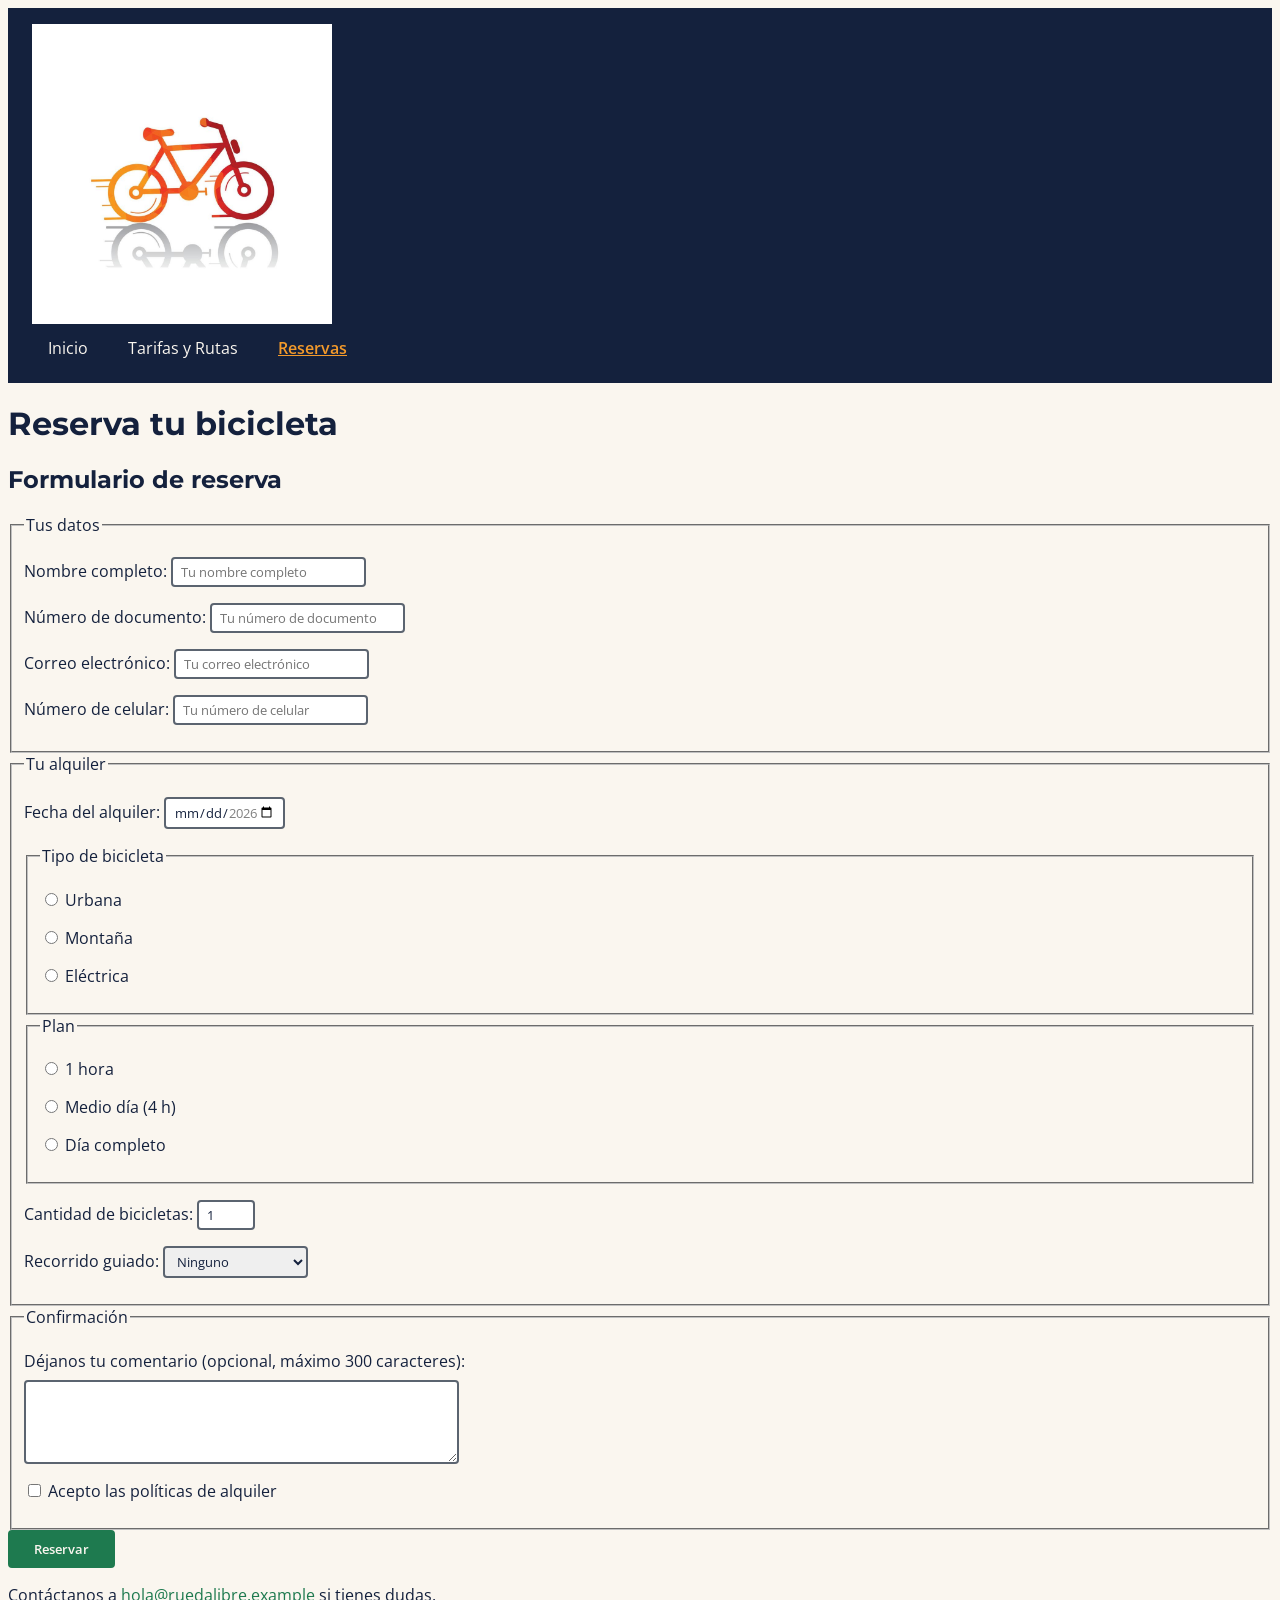
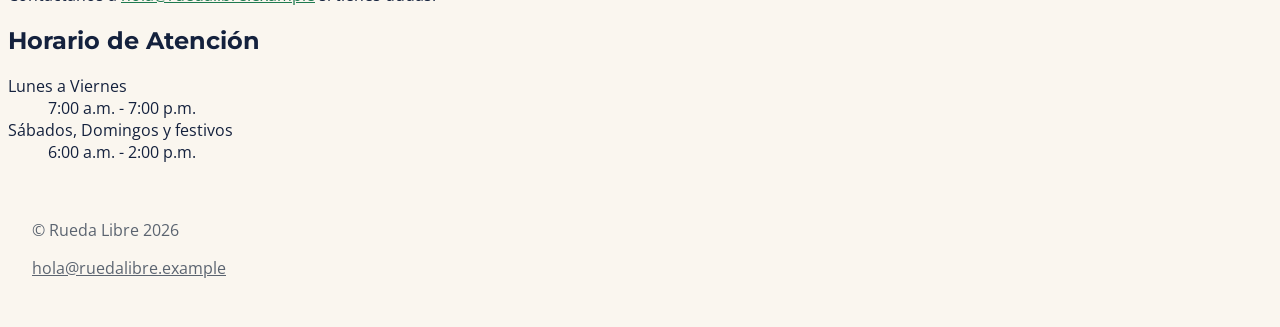
==== paginas/reservas.html @ b015f682 "Estabiliza menu, enlaces, botones y formulario con hover y focus" ====
<!DOCTYPE html>
<html lang="es">
<head>
    <meta charset="UTF-8">
    <meta name="viewport" content="width=device-width, initial-scale=1.0">
    <meta name="description" content="Reserva tu bicicleta en Medellin con Rueda Libre.">
    <title>Reservas | Rueda Libre</title>
    <link rel="preconnect" href="https://fonts.googleapis.com">
    <link rel="preconnect" href="https://fonts.gstatic.com" crossorigin>
    <link href="https://fonts.googleapis.com/css2?family=Montserrat:wght@700&family=Open+Sans:wght@400;600&display=swap" rel="stylesheet">
    <link rel="stylesheet" href="../css/styles.css">
</head>
<body>
    <header>
        <img src="../img/logo.jpg" alt="Logo de Rueda libre" width="300">
        <nav>
            <ul id="menu">
                <li><a href="../index.html">Inicio</a></li>
                <li><a href="tarifas.html">Tarifas y Rutas</a></li>
                <li><a class="activo" href="reservas.html">Reservas</a></li>
            </ul>
        </nav>
    </header>
    <main>
        <h1>Reserva tu bicicleta</h1>
        <section>
            <h2>Formulario de reserva</h2>
            <form action="#" method="post">
                <fieldset>
                    <legend>Tus datos</legend>

                    <p>
                        <label for="nombre">Nombre completo:</label>
                        <input type="text" id="nombre" name="nombre" placeholder="Tu nombre completo" required
                            minlength="3"
                            title="Escribe tu nombre completo (mínimo 3 caracteres)">
                    </p>

                    <p>
                        <label for="num-documento">Número de documento:</label>
                        <input type="text" id="num-documento" name="num-documento" placeholder="Tu número de documento" required
                            pattern="[0-9]{6,10}"
                            title="Solo números, entre 6 y 10 dígitos. Ejemplo: 1037123456">
                    </p>

                    <p>
                        <label for="email">Correo electrónico:</label>
                        <input type="email" id="email" name="email" placeholder="Tu correo electrónico" required
                            title="Escribe un correo válido. Ejemplo: nombre@correo.com">
                    </p>

                    <p>
                        <label for="telefono">Número de celular:</label>
                        <input type="tel" id="telefono" name="telefono" placeholder="Tu número de celular" required
                            pattern="3[0-9]{9}"
                            title="10 dígitos y debe empezar por 3. Ejemplo: 3001234567">
                    </p>
                </fieldset>

                <fieldset>
                    <legend>Tu alquiler</legend>

                    <p>
                        <label for="fecha">Fecha del alquiler:</label>
                        <input type="date" id="fecha" name="fecha" required
                            min="2026-11-01" max="2026-12-31"
                            title="Elige una fecha entre el 1 de noviembre y el 31 de diciembre de 2026">
                    </p>

                    <fieldset>
                        <legend>Tipo de bicicleta</legend>
                        <p>
                            <input type="radio" id="tipo-urbana" name="tipo-bicicleta" value="urbana" required>
                            <label for="tipo-urbana">Urbana</label>
                        </p>
                        <p>
                            <input type="radio" id="tipo-montana" name="tipo-bicicleta" value="montana">
                            <label for="tipo-montana">Montaña</label>
                        </p>
                        <p>
                            <input type="radio" id="tipo-electrica" name="tipo-bicicleta" value="electrica">
                            <label for="tipo-electrica">Eléctrica</label>
                        </p>
                    </fieldset>

                    <fieldset>
                        <legend>Plan</legend>
                        <p>
                            <input type="radio" id="plan-hora" name="plan" value="1-hora" required>
                            <label for="plan-hora">1 hora</label>
                        </p>
                        <p>
                            <input type="radio" id="plan-medio-dia" name="plan" value="medio-dia">
                            <label for="plan-medio-dia">Medio día (4 h)</label>
                        </p>
                        <p>
                            <input type="radio" id="plan-dia" name="plan" value="dia-completo">
                            <label for="plan-dia">Día completo</label>
                        </p>
                    </fieldset>

                    <p>
                        <label for="cantidad">Cantidad de bicicletas:</label>
                        <input type="number" id="cantidad" name="cantidad" min="1" max="6" value="1" required
                            title="Puedes reservar entre 1 y 6 bicicletas">
                    </p>

                    <p>
                        <label for="recorrido">Recorrido guiado:</label>
                        <select id="recorrido" name="recorrido">
                            <option value="ninguno">Ninguno</option>
                            <option value="rio-parques">Río y Parques</option>
                            <option value="sabores-barrio">Sabores de Barrio</option>
                            <option value="reto-las-palmas">Reto Las Palmas</option>
                        </select>
                    </p>
                </fieldset>

                <fieldset>
                    <legend>Confirmación</legend>

                    <p>
                        <label for="comentarios">Déjanos tu comentario (opcional, máximo 300 caracteres):</label>
                        <textarea id="comentarios" name="comentarios" rows="4" cols="50" maxlength="300"></textarea>
                    </p>

                    <p>
                        <input type="checkbox" id="terminos" name="terminos" required>
                        <label for="terminos">Acepto las políticas de alquiler</label>
                    </p>
                </fieldset>

                <button type="submit" name="reservar">Reservar</button>
            </form>
        </section>
        <p>Contáctanos a <a href="mailto:hola@ruedalibre.example">hola@ruedalibre.example</a> si tienes dudas.</p>
        <aside>
            <h2>Horario de Atención</h2>
            <dl>
                <dt>Lunes a Viernes</dt>
                <dd>7:00 a.m. - 7:00 p.m.</dd>

                <dt>Sábados, Domingos y festivos</dt>
                <dd>6:00 a.m. - 2:00 p.m.</dd>
            </dl>
        </aside>
    </main>
    <footer>
        <p>&copy; Rueda Libre 2026</p>
        <p><a href="mailto:hola@ruedalibre.example">hola@ruedalibre.example</a></p>
    </footer>
</body>
</html>
---- css/styles.css ----
:root {
    --color-verde-ruta: #1E7A4F;
    --color-naranja-pedal: #F39A2B;
    --color-azul-noche: #14213D;
    --color-crema: #FAF6EF;
    --color-gris-asfalto: #5B6470;

    --fuente-titulos: "Montserrat", Arial, sans-serif;
    --fuente-texto: "Open Sans", Arial, sans-serif;

    --espacio-xs: 0.5rem;
    --espacio-sm: 1rem;
    --espacio-md: 1.5rem;
    --espacio-lg: 2.5rem;
}

body {
    font-family: var(--fuente-texto);
    color: var(--color-azul-noche);
    background-color: var(--color-crema);
}

h1, h2, h3, h4, h5, h6 {
    font-family: var(--fuente-titulos);
    font-weight: 700;
}

header {
    background-color: var(--color-azul-noche);
    color: var(--color-crema);
    padding: var(--espacio-sm) var(--espacio-md);
}

a {
    color: var(--color-verde-ruta);
}

strong {
    background-color: var(--color-naranja-pedal);
    color: var(--color-azul-noche);
}

footer {
    color: var(--color-gris-asfalto);
    padding: var(--espacio-md);
}

footer a {
    color: var(--color-gris-asfalto);
}

#menu {
    list-style: none;
    display: flex;
    flex-wrap: wrap;
    gap: var(--espacio-xs);
    margin: 0;
    padding: 0;
}

#menu a {
    display: inline-block;
    padding: var(--espacio-xs) var(--espacio-sm);
    color: var(--color-crema);
    text-decoration: none;
}

#menu a.activo {
    color: var(--color-naranja-pedal);
    font-weight: 600;
    text-decoration: underline;
}

#menu a:hover,
#menu a:focus {
    background-color: var(--color-naranja-pedal);
    color: var(--color-azul-noche);
}

#menu a:focus {
    outline: 3px solid var(--color-crema);
    outline-offset: 2px;
}

a:hover {
    color: var(--color-azul-noche);
}

a:focus {
    outline: 3px solid var(--color-verde-ruta);
    outline-offset: 2px;
}

.btn-cta {
    display: inline-block;
    padding: var(--espacio-xs) var(--espacio-md);
    background-color: var(--color-verde-ruta);
    color: var(--color-crema);
    font-weight: 600;
    text-decoration: none;
    border-radius: 0.25rem;
}

.btn-cta:hover,
.btn-cta:focus {
    background-color: var(--color-naranja-pedal);
    color: var(--color-azul-noche);
}

.btn-cta:focus {
    outline: 3px solid var(--color-azul-noche);
    outline-offset: 3px;
}

button {
    background-color: var(--color-verde-ruta);
    color: var(--color-crema);
    font-family: var(--fuente-texto);
    font-weight: 600;
    padding: var(--espacio-xs) var(--espacio-md);
    border: 2px solid var(--color-verde-ruta);
    border-radius: 0.25rem;
    cursor: pointer;
}

button:hover,
button:focus {
    background-color: var(--color-azul-noche);
    border-color: var(--color-azul-noche);
    color: var(--color-crema);
}

button:focus {
    outline: 3px solid var(--color-naranja-pedal);
    outline-offset: 3px;
}

input,
select,
textarea {
    font-family: var(--fuente-texto);
    color: var(--color-azul-noche);
    border: 2px solid var(--color-gris-asfalto);
    border-radius: 0.25rem;
    padding: 0.25rem var(--espacio-xs);
}

input:focus,
select:focus,
textarea:focus {
    outline: 3px solid var(--color-verde-ruta);
    outline-offset: 2px;
    border-color: var(--color-verde-ruta);
}


textarea {
    display: block;
    max-width: 100%;
    margin-top: var(--espacio-xs);
}
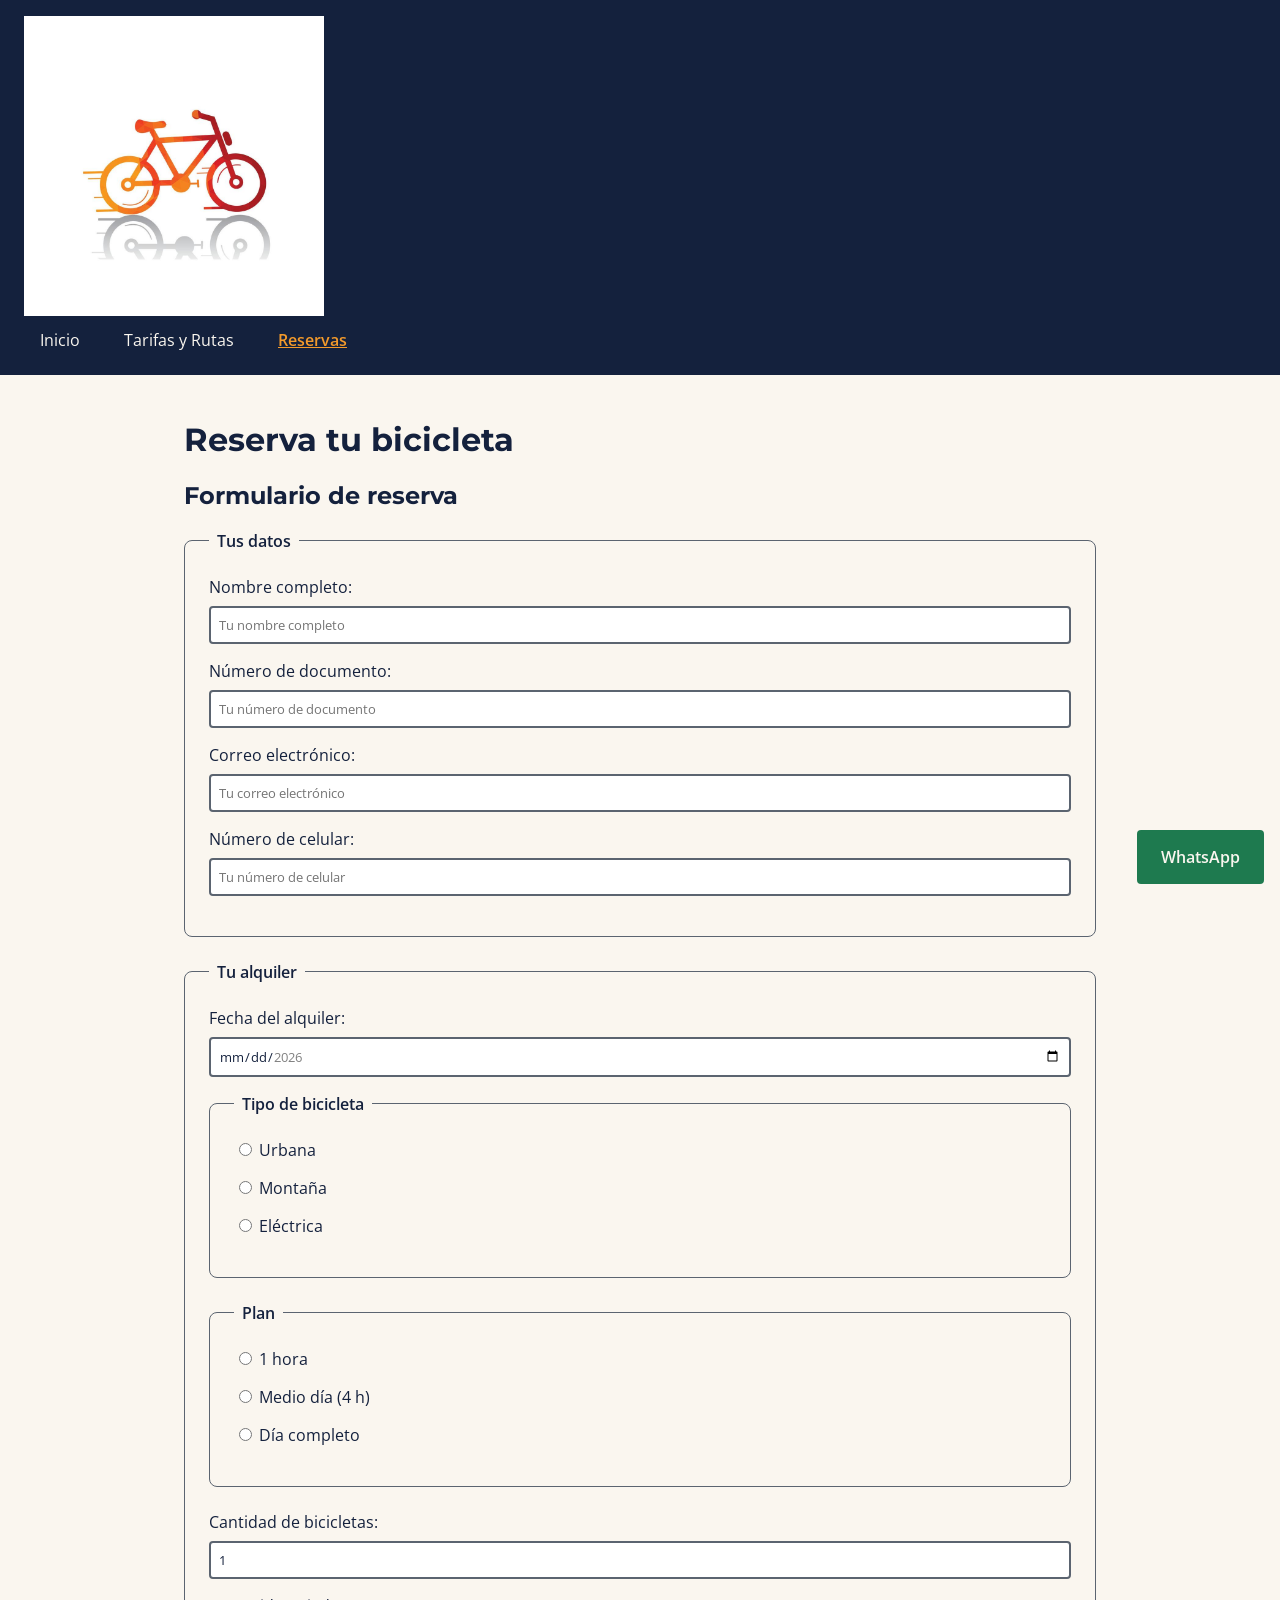
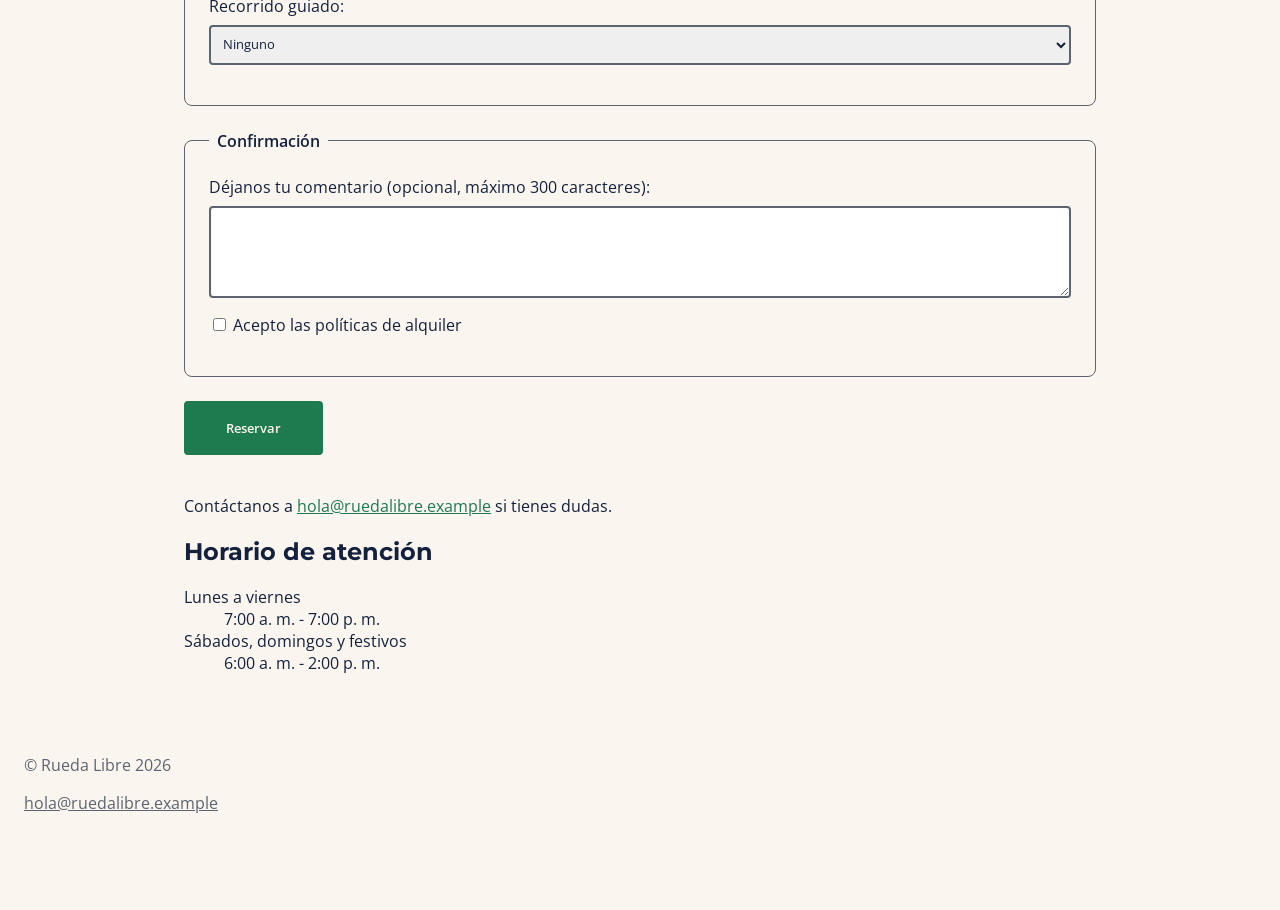
==== commit f33369ec: "feat: Cierrey lanzamiento 1.0" ====
--- a/paginas/reservas.html
+++ b/paginas/reservas.html
@@ -3,7 +3,7 @@
 <head>
     <meta charset="UTF-8">
     <meta name="viewport" content="width=device-width, initial-scale=1.0">
-    <meta name="description" content="Reserva tu bicicleta en Medellin con Rueda Libre.">
+    <meta name="description" content="Reserva tu bicicleta en Medellín con Rueda Libre.">
     <title>Reservas | Rueda Libre</title>
     <link rel="preconnect" href="https://fonts.googleapis.com">
     <link rel="preconnect" href="https://fonts.gstatic.com" crossorigin>
@@ -12,7 +12,7 @@
 </head>
 <body>
     <header>
-        <img src="../img/logo.jpg" alt="Logo de Rueda libre" width="300">
+        <img src="../img/logo.jpg" alt="Logo de Rueda Libre" width="300">
         <nav>
             <ul id="menu">
                 <li><a href="../index.html">Inicio</a></li>
@@ -135,13 +135,13 @@
         </section>
         <p>Contáctanos a <a href="mailto:hola@ruedalibre.example">hola@ruedalibre.example</a> si tienes dudas.</p>
         <aside>
-            <h2>Horario de Atención</h2>
+            <h2>Horario de atención</h2>
             <dl>
-                <dt>Lunes a Viernes</dt>
-                <dd>7:00 a.m. - 7:00 p.m.</dd>
+                <dt>Lunes a viernes</dt>
+                <dd>7:00 a. m. - 7:00 p. m.</dd>
 
-                <dt>Sábados, Domingos y festivos</dt>
-                <dd>6:00 a.m. - 2:00 p.m.</dd>
+                <dt>Sábados, domingos y festivos</dt>
+                <dd>6:00 a. m. - 2:00 p. m.</dd>
             </dl>
         </aside>
     </main>
@@ -149,5 +149,6 @@
         <p>&copy; Rueda Libre 2026</p>
         <p><a href="mailto:hola@ruedalibre.example">hola@ruedalibre.example</a></p>
     </footer>
+    <a class="enlace-whatsapp" href="https://wa.me/573000000000" target="_blank" rel="noopener noreferrer">WhatsApp</a>
 </body>
 </html>
--- a/css/styles.css
+++ b/css/styles.css
@@ -1,3 +1,4 @@
+
 :root {
     --color-verde-ruta: #1E7A4F;
     --color-naranja-pedal: #F39A2B;
@@ -12,104 +13,268 @@
     --espacio-sm: 1rem;
     --espacio-md: 1.5rem;
     --espacio-lg: 2.5rem;
+    --espacio-xl: 5rem;
+}
+
+
+
+*,
+*::before,
+*::after {
+    box-sizing: border-box;
 }
 
 body {
+    margin: 0;
     font-family: var(--fuente-texto);
     color: var(--color-azul-noche);
     background-color: var(--color-crema);
 }
 
-h1, h2, h3, h4, h5, h6 {
+h1,
+h2,
+h3,
+h4,
+h5,
+h6 {
     font-family: var(--fuente-titulos);
     font-weight: 700;
 }
 
+img {
+    max-width: 100%;
+    height: auto;
+}
+
+main {
+    max-width: 60rem;
+    margin: 0 auto;
+    padding: var(--espacio-md);
+}
+
+section {
+    margin-bottom: var(--espacio-lg);
+}
+
+strong {
+    background-color: var(--color-naranja-pedal);
+    color: var(--color-azul-noche);
+}
+
+
+a {
+    color: var(--color-verde-ruta);
+}
+
+a:hover {
+    color: var(--color-azul-noche);
+}
+
+a:focus,
+input:focus,
+select:focus,
+textarea:focus {
+    outline: 3px solid var(--color-verde-ruta);
+    outline-offset: 0.125rem;
+}
+
+
+
 header {
     background-color: var(--color-azul-noche);
     color: var(--color-crema);
     padding: var(--espacio-sm) var(--espacio-md);
 }
 
-a {
-    color: var(--color-verde-ruta);
-}
-
-strong {
+#menu {
+    list-style: none;
+    margin: 0;
+    padding: 0;
+}
+
+#menu li {
+    display: inline-block;
+    margin-right: var(--espacio-xs);
+}
+
+#menu a {
+    display: inline-block;
+    padding: var(--espacio-xs) var(--espacio-sm);
+    color: var(--color-crema);
+    text-decoration: none;
+}
+
+#menu a.activo {
+    color: var(--color-naranja-pedal);
+    font-weight: 600;
+    text-decoration: underline;
+}
+
+#menu a:hover,
+#menu a:focus {
     background-color: var(--color-naranja-pedal);
     color: var(--color-azul-noche);
 }
+
+#menu a:focus {
+    outline: 3px solid var(--color-crema);
+    outline-offset: 0.125rem;
+}
+
+
+
+.portada {
+    display: block;
+    width: 100%;
+    min-height: 50vh;
+    object-fit: cover;
+    margin-bottom: var(--espacio-lg);
+}
+
+
+article {
+    position: relative;
+    width: 100%;
+    padding: var(--espacio-md);
+    margin-bottom: var(--espacio-md);
+    border: 1px solid var(--color-gris-asfalto);
+    border-radius: 0.5rem;
+}
+
+article h3 {
+    margin-top: 0;
+}
+
+article img {
+    display: block;
+    width: 100%;
+}
+
+.etiqueta-nuevo {
+    position: absolute;
+    top: -0.75rem;
+    right: var(--espacio-md);
+    padding: 0 var(--espacio-xs);
+    border-radius: 0.25rem;
+    background-color: var(--color-naranja-pedal);
+    color: var(--color-azul-noche);
+    font-weight: 600;
+}
+
+table {
+    width: 100%;
+    border-collapse: collapse;
+    margin-bottom: var(--espacio-md);
+}
+
+caption {
+    padding: var(--espacio-sm);
+    font-weight: 600;
+    text-align: left;
+}
+
+th,
+td {
+    padding: var(--espacio-sm);
+    border: 1px solid var(--color-gris-asfalto);
+    text-align: left;
+}
+
+thead th {
+    background-color: var(--color-azul-noche);
+    color: var(--color-crema);
+}
+
+.btn-cta,
+.enlace-whatsapp {
+    background-color: var(--color-verde-ruta);
+    color: var(--color-crema);
+    font-weight: 600;
+    text-decoration: none;
+    border-radius: 0.25rem;
+}
+
+.btn-cta {
+    display: inline-block;
+    padding: var(--espacio-xs) var(--espacio-md);
+}
+
+
+.enlace-whatsapp {
+    position: fixed;
+    right: var(--espacio-sm);
+    bottom: var(--espacio-sm);
+    z-index: 10;
+    padding: var(--espacio-sm) var(--espacio-md);
+}
+
+.btn-cta:hover,
+.btn-cta:focus,
+.enlace-whatsapp:hover,
+.enlace-whatsapp:focus {
+    background-color: var(--color-naranja-pedal);
+    color: var(--color-azul-noche);
+}
+
+.btn-cta:focus,
+.enlace-whatsapp:focus {
+    outline: 3px solid var(--color-azul-noche);
+    outline-offset: 0.2rem;
+}
+
 
 footer {
     color: var(--color-gris-asfalto);
     padding: var(--espacio-md);
+    /* Deja libre la zona que cubre el enlace flotante de WhatsApp */
+    padding-bottom: var(--espacio-xl);
 }
 
 footer a {
     color: var(--color-gris-asfalto);
 }
 
-#menu {
-    list-style: none;
-    display: flex;
-    flex-wrap: wrap;
-    gap: var(--espacio-xs);
-    margin: 0;
-    padding: 0;
-}
-
-#menu a {
-    display: inline-block;
-    padding: var(--espacio-xs) var(--espacio-sm);
-    color: var(--color-crema);
-    text-decoration: none;
-}
-
-#menu a.activo {
-    color: var(--color-naranja-pedal);
-    font-weight: 600;
-    text-decoration: underline;
-}
-
-#menu a:hover,
-#menu a:focus {
-    background-color: var(--color-naranja-pedal);
-    color: var(--color-azul-noche);
-}
-
-#menu a:focus {
-    outline: 3px solid var(--color-crema);
-    outline-offset: 2px;
-}
-
-a:hover {
-    color: var(--color-azul-noche);
-}
-
-a:focus {
-    outline: 3px solid var(--color-verde-ruta);
-    outline-offset: 2px;
-}
-
-.btn-cta {
-    display: inline-block;
-    padding: var(--espacio-xs) var(--espacio-md);
-    background-color: var(--color-verde-ruta);
-    color: var(--color-crema);
-    font-weight: 600;
-    text-decoration: none;
+
+
+fieldset {
+    min-width: 0;
+    margin: 0 0 var(--espacio-md);
+    padding: var(--espacio-md);
+    border: 1px solid var(--color-gris-asfalto);
+    border-radius: 0.5rem;
+}
+
+legend {
+    padding: 0 var(--espacio-xs);
+    font-weight: 600;
+}
+
+fieldset p {
+    margin: 0 0 var(--espacio-sm);
+}
+
+input,
+select,
+textarea {
+    font-family: var(--fuente-texto);
+    color: var(--color-azul-noche);
+    border: 2px solid var(--color-gris-asfalto);
     border-radius: 0.25rem;
-}
-
-.btn-cta:hover,
-.btn-cta:focus {
-    background-color: var(--color-naranja-pedal);
-    color: var(--color-azul-noche);
-}
-
-.btn-cta:focus {
-    outline: 3px solid var(--color-azul-noche);
-    outline-offset: 3px;
+    padding: var(--espacio-xs);
+}
+
+input:not([type="radio"]):not([type="checkbox"]),
+select,
+textarea {
+    display: block;
+    width: 100%;
+    margin-top: var(--espacio-xs);
+}
+
+input:focus,
+select:focus,
+textarea:focus {
+    border-color: var(--color-verde-ruta);
 }
 
 button {
@@ -117,7 +282,7 @@
     color: var(--color-crema);
     font-family: var(--fuente-texto);
     font-weight: 600;
-    padding: var(--espacio-xs) var(--espacio-md);
+    padding: var(--espacio-sm) var(--espacio-lg);
     border: 2px solid var(--color-verde-ruta);
     border-radius: 0.25rem;
     cursor: pointer;
@@ -132,30 +297,5 @@
 
 button:focus {
     outline: 3px solid var(--color-naranja-pedal);
-    outline-offset: 3px;
-}
-
-input,
-select,
-textarea {
-    font-family: var(--fuente-texto);
-    color: var(--color-azul-noche);
-    border: 2px solid var(--color-gris-asfalto);
-    border-radius: 0.25rem;
-    padding: 0.25rem var(--espacio-xs);
-}
-
-input:focus,
-select:focus,
-textarea:focus {
-    outline: 3px solid var(--color-verde-ruta);
-    outline-offset: 2px;
-    border-color: var(--color-verde-ruta);
-}
-
-
-textarea {
-    display: block;
-    max-width: 100%;
-    margin-top: var(--espacio-xs);
-}
+    outline-offset: 0.2rem;
+}
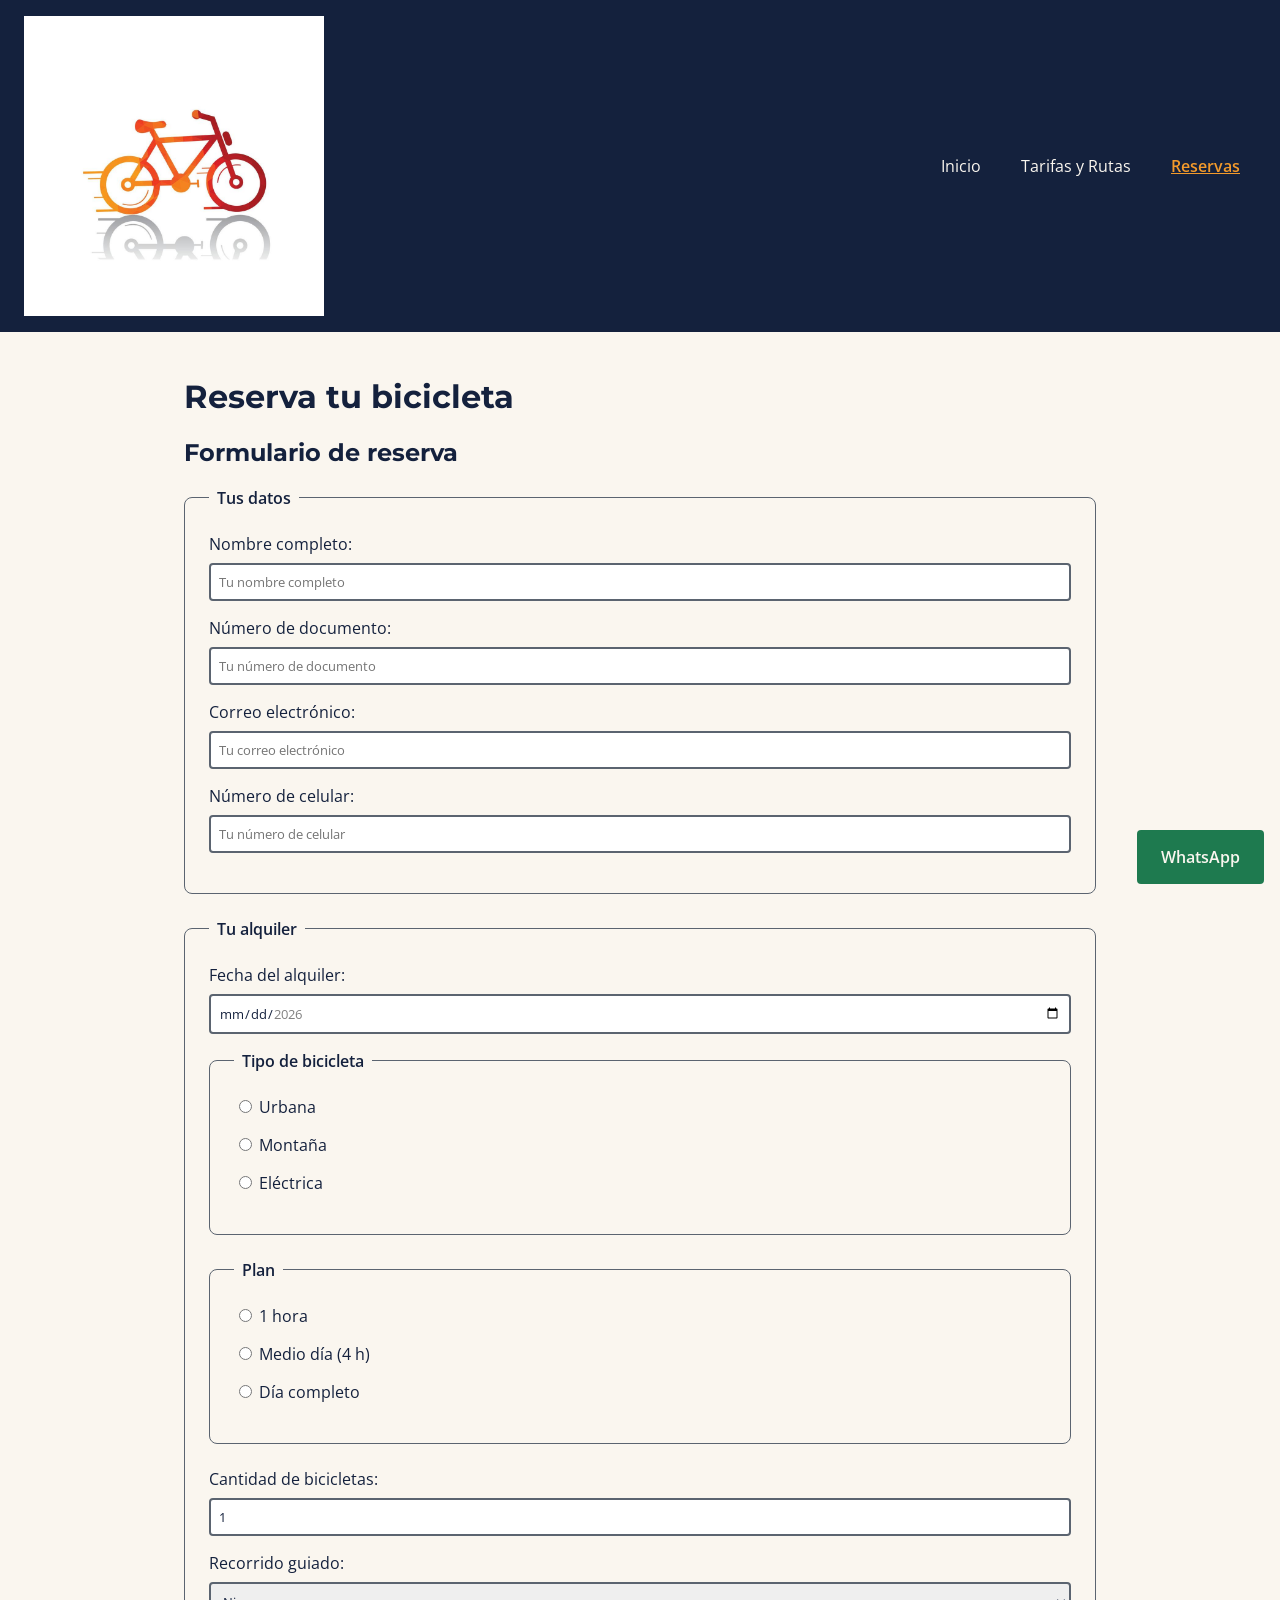
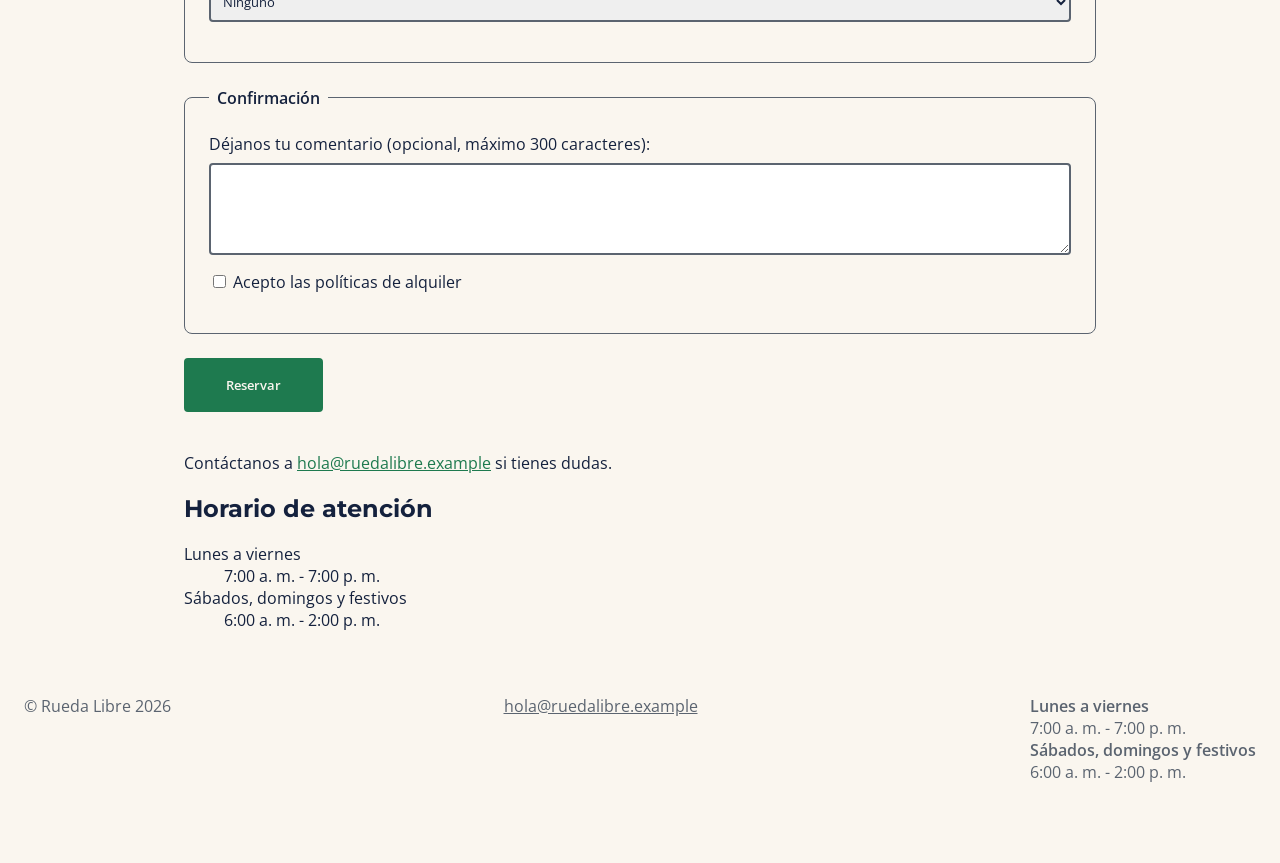
==== commit 0b87446a: "feat: distribuye encabezado, menu y pie con flexbox" ====
--- a/paginas/reservas.html
+++ b/paginas/reservas.html
@@ -147,7 +147,16 @@
     </main>
     <footer>
         <p>&copy; Rueda Libre 2026</p>
-        <p><a href="mailto:hola@ruedalibre.example">hola@ruedalibre.example</a></p>
+        <address>
+            <a href="mailto:hola@ruedalibre.example">hola@ruedalibre.example</a>
+        </address>
+        <dl>
+            <dt>Lunes a viernes</dt>
+            <dd>7:00 a. m. - 7:00 p. m.</dd>
+
+            <dt>Sábados, domingos y festivos</dt>
+            <dd>6:00 a. m. - 2:00 p. m.</dd>
+        </dl>
     </footer>
     <a class="enlace-whatsapp" href="https://wa.me/573000000000" target="_blank" rel="noopener noreferrer">WhatsApp</a>
 </body>
--- a/css/styles.css
+++ b/css/styles.css
@@ -1,14 +1,30 @@
-
+/* ==========================================================
+   Rueda Libre - Hoja de estilos
+   Secciones:
+     1. Variables
+     2. Base
+     3. Navegación (encabezado y menú)
+     4. Componentes (incluye el pie de página)
+     5. Formulario
+   ========================================================== */
+
+
+/* ----------------------------------------------------------
+   1. VARIABLES
+   ---------------------------------------------------------- */
 :root {
+    /* Colores de marca */
     --color-verde-ruta: #1E7A4F;
     --color-naranja-pedal: #F39A2B;
     --color-azul-noche: #14213D;
     --color-crema: #FAF6EF;
     --color-gris-asfalto: #5B6470;
 
+    /* Tipografías, cada una con fuente de respaldo */
     --fuente-titulos: "Montserrat", Arial, sans-serif;
     --fuente-texto: "Open Sans", Arial, sans-serif;
 
+    /* Escala de espaciado */
     --espacio-xs: 0.5rem;
     --espacio-sm: 1rem;
     --espacio-md: 1.5rem;
@@ -17,7 +33,11 @@
 }
 
 
-
+/* ----------------------------------------------------------
+   2. BASE
+   ---------------------------------------------------------- */
+
+/* El ancho de cada elemento incluye relleno y borde */
 *,
 *::before,
 *::after {
@@ -61,7 +81,7 @@
     color: var(--color-azul-noche);
 }
 
-
+/* Enlaces */
 a {
     color: var(--color-verde-ruta);
 }
@@ -70,6 +90,7 @@
     color: var(--color-azul-noche);
 }
 
+/* Indicador de foco compartido por enlaces y campos */
 a:focus,
 input:focus,
 select:focus,
@@ -79,26 +100,41 @@
 }
 
 
-
+/* ----------------------------------------------------------
+   3. NAVEGACIÓN
+   ---------------------------------------------------------- */
+
+/* ENCABEZADO con Flexbox.
+   Contenedor flexible: header. Elementos flexibles: sus hijos
+   directos (el nombre o logo, y el nav). */
 header {
+    display: flex;
+    flex-direction: row;               /* eje principal horizontal (es el valor por defecto) */
+    justify-content: space-between;    /* nombre en un extremo y menú en el otro */
+    align-items: center;               /* centrados verticalmente entre sí */
+    flex-wrap: wrap;                   /* si no caben en una línea, el menú baja bajo el nombre */
+    gap: var(--espacio-sm);            /* separación mínima entre nombre y menú */
     background-color: var(--color-azul-noche);
     color: var(--color-crema);
     padding: var(--espacio-sm) var(--espacio-md);
 }
 
+/* MENÚ con Flexbox.
+   Contenedor flexible: el ul. Elementos flexibles: los li.
+   gap reemplaza al margin-right y al inline-block de la semana 1. */
 #menu {
-    list-style: none;
-    margin: 0;
+    display: flex;
+    flex-wrap: wrap;                   /* los enlaces pasan a otra línea cuando no caben */
+    gap: var(--espacio-xs);            /* separación uniforme entre enlaces */
+    list-style: none;                  /* quita las viñetas */
+    margin: 0;                         /* quita el margen que el navegador pone al ul */
     padding: 0;
 }
 
-#menu li {
-    display: inline-block;
-    margin-right: var(--espacio-xs);
-}
-
+/* display: block hace que el relleno del enlace ocupe espacio real,
+   sin necesitar inline-block */
 #menu a {
-    display: inline-block;
+    display: block;
     padding: var(--espacio-xs) var(--espacio-sm);
     color: var(--color-crema);
     text-decoration: none;
@@ -110,6 +146,8 @@
     text-decoration: underline;
 }
 
+/* Van después de ".activo": las dos reglas valen (1,1,1) y en un
+   empate gana la última */
 #menu a:hover,
 #menu a:focus {
     background-color: var(--color-naranja-pedal);
@@ -122,7 +160,11 @@
 }
 
 
-
+/* ----------------------------------------------------------
+   4. COMPONENTES
+   ---------------------------------------------------------- */
+
+/* Portada de inicio */
 .portada {
     display: block;
     width: 100%;
@@ -131,7 +173,9 @@
     margin-bottom: var(--espacio-lg);
 }
 
-
+/* Tarjetas de servicios.
+   position: relative convierte cada tarjeta en el punto de
+   referencia de la etiqueta "Nuevo" */
 article {
     position: relative;
     width: 100%;
@@ -150,6 +194,8 @@
     width: 100%;
 }
 
+/* Etiqueta "Nuevo": position: absolute la saca del flujo, así que
+   no desplaza el contenido de la tarjeta */
 .etiqueta-nuevo {
     position: absolute;
     top: -0.75rem;
@@ -161,6 +207,7 @@
     font-weight: 600;
 }
 
+/* Tablas */
 table {
     width: 100%;
     border-collapse: collapse;
@@ -185,6 +232,8 @@
     color: var(--color-crema);
 }
 
+/* Enlaces con apariencia de botón (llamada a la acción y WhatsApp):
+   lo que comparten va agrupado */
 .btn-cta,
 .enlace-whatsapp {
     background-color: var(--color-verde-ruta);
@@ -199,7 +248,8 @@
     padding: var(--espacio-xs) var(--espacio-md);
 }
 
-
+/* Enlace de WhatsApp siempre visible: position: fixed lo ancla a la
+   ventana y se queda en la esquina inferior derecha al hacer scroll */
 .enlace-whatsapp {
     position: fixed;
     right: var(--espacio-sm);
@@ -222,20 +272,52 @@
     outline-offset: 0.2rem;
 }
 
-
+/* PIE DE PÁGINA con Flexbox.
+   Contenedor flexible: footer. Elementos flexibles: sus tres hijos
+   directos (marca, contacto y horario). */
 footer {
+    display: flex;
+    flex-direction: row;               /* los tres bloques en fila */
+    justify-content: space-between;    /* separados de forma uniforme: el primero y el último tocan los extremos */
+    align-items: flex-start;           /* alineados por arriba (no estirados ni centrados) */
+    flex-wrap: wrap;                   /* en pantallas estrechas los bloques bajan de línea */
+    gap: var(--espacio-md);            /* separación mínima entre bloques y entre líneas */
     color: var(--color-gris-asfalto);
     padding: var(--espacio-md);
     /* Deja libre la zona que cubre el enlace flotante de WhatsApp */
     padding-bottom: var(--espacio-xl);
 }
 
+/* Los tres bloques sin márgenes por defecto, para que queden
+   alineados por arriba exactamente */
+footer p,
+footer address,
+footer dl {
+    margin: 0;
+}
+
+/* address viene en cursiva por defecto en el navegador */
+footer address {
+    font-style: normal;
+}
+
+/* dd trae un margen izquierdo por defecto */
+footer dd {
+    margin-left: 0;
+}
+
+footer dt {
+    font-weight: 600;
+}
+
 footer a {
     color: var(--color-gris-asfalto);
 }
 
 
-
+/* ----------------------------------------------------------
+   5. FORMULARIO
+   ---------------------------------------------------------- */
 fieldset {
     min-width: 0;
     margin: 0 0 var(--espacio-md);
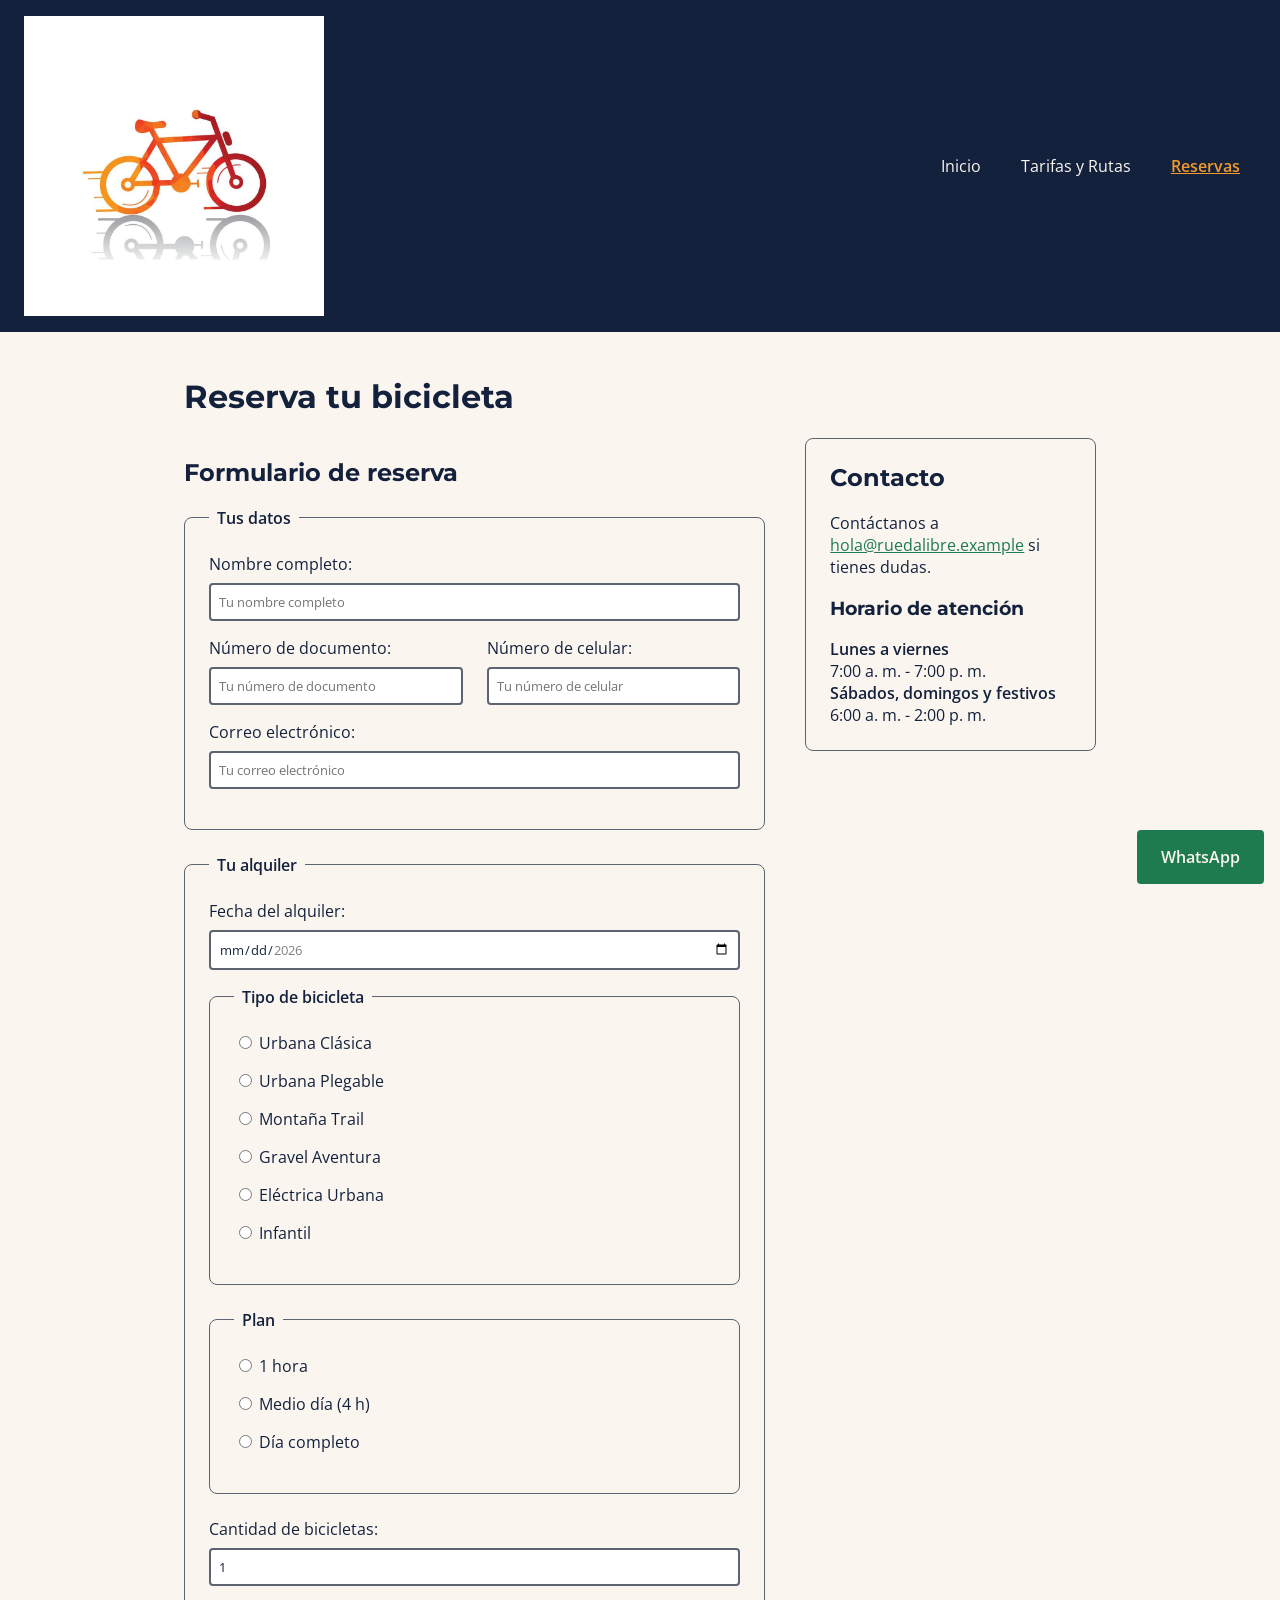
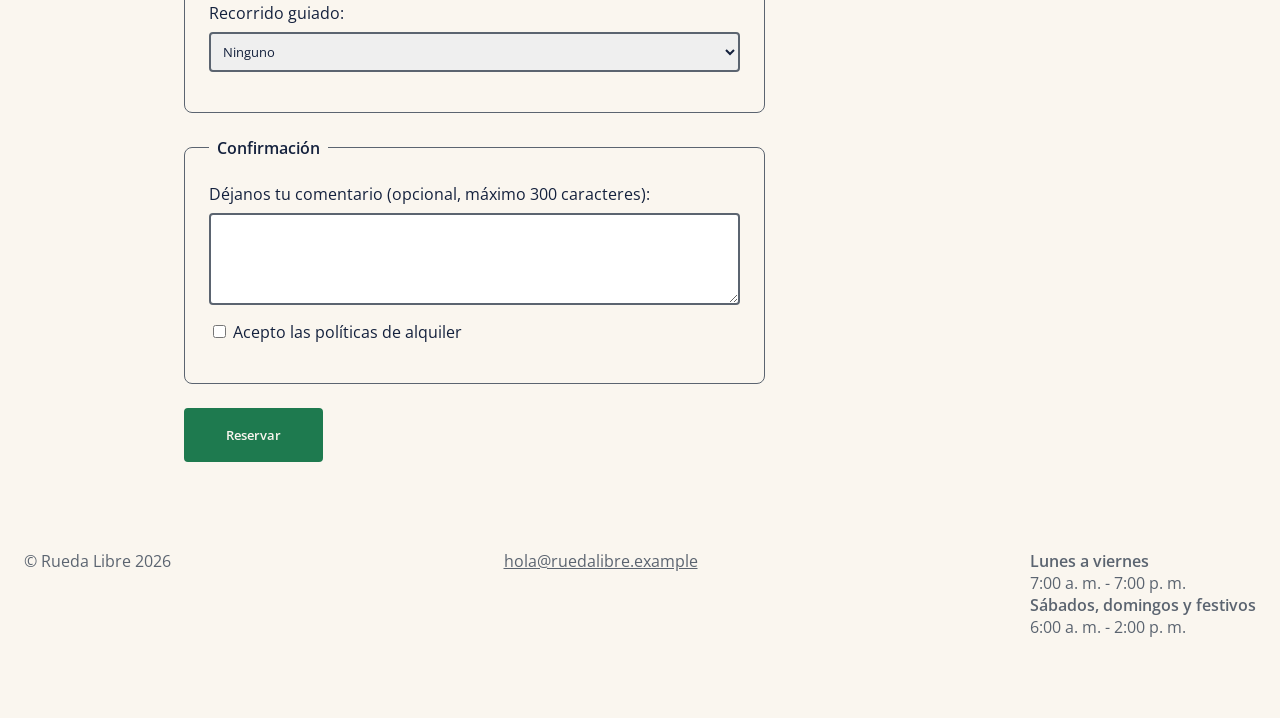
==== commit 44dba25d: "layout con Grid y Flexbox (portada, rutas, reservas)" ====
--- a/paginas/reservas.html
+++ b/paginas/reservas.html
@@ -23,127 +23,144 @@
     </header>
     <main>
         <h1>Reserva tu bicicleta</h1>
-        <section>
-            <h2>Formulario de reserva</h2>
-            <form action="#" method="post">
-                <fieldset>
-                    <legend>Tus datos</legend>
+        <div class="reservas-layout">
+            <section>
+                <h2>Formulario de reserva</h2>
+                <form action="#" method="post">
+                    <fieldset>
+                        <legend>Tus datos</legend>
 
-                    <p>
-                        <label for="nombre">Nombre completo:</label>
-                        <input type="text" id="nombre" name="nombre" placeholder="Tu nombre completo" required
-                            minlength="3"
-                            title="Escribe tu nombre completo (mínimo 3 caracteres)">
-                    </p>
+                        <p>
+                            <label for="nombre">Nombre completo:</label>
+                            <input type="text" id="nombre" name="nombre" placeholder="Tu nombre completo" required
+                                minlength="3"
+                                title="Escribe tu nombre completo (mínimo 3 caracteres)">
+                        </p>
 
-                    <p>
-                        <label for="num-documento">Número de documento:</label>
-                        <input type="text" id="num-documento" name="num-documento" placeholder="Tu número de documento" required
-                            pattern="[0-9]{6,10}"
-                            title="Solo números, entre 6 y 10 dígitos. Ejemplo: 1037123456">
-                    </p>
+                        <div class="fila-campos">
+                            <p>
+                                <label for="num-documento">Número de documento:</label>
+                                <input type="text" id="num-documento" name="num-documento" placeholder="Tu número de documento" required
+                                    pattern="[0-9]{6,10}"
+                                    title="Solo números, entre 6 y 10 dígitos. Ejemplo: 1037123456">
+                            </p>
 
-                    <p>
-                        <label for="email">Correo electrónico:</label>
-                        <input type="email" id="email" name="email" placeholder="Tu correo electrónico" required
-                            title="Escribe un correo válido. Ejemplo: nombre@correo.com">
-                    </p>
+                            <p>
+                                <label for="telefono">Número de celular:</label>
+                                <input type="tel" id="telefono" name="telefono" placeholder="Tu número de celular" required
+                                    pattern="3[0-9]{9}"
+                                    title="10 dígitos y debe empezar por 3. Ejemplo: 3001234567">
+                            </p>
+                        </div>
 
-                    <p>
-                        <label for="telefono">Número de celular:</label>
-                        <input type="tel" id="telefono" name="telefono" placeholder="Tu número de celular" required
-                            pattern="3[0-9]{9}"
-                            title="10 dígitos y debe empezar por 3. Ejemplo: 3001234567">
-                    </p>
-                </fieldset>
-
-                <fieldset>
-                    <legend>Tu alquiler</legend>
-
-                    <p>
-                        <label for="fecha">Fecha del alquiler:</label>
-                        <input type="date" id="fecha" name="fecha" required
-                            min="2026-11-01" max="2026-12-31"
-                            title="Elige una fecha entre el 1 de noviembre y el 31 de diciembre de 2026">
-                    </p>
-
-                    <fieldset>
-                        <legend>Tipo de bicicleta</legend>
                         <p>
-                            <input type="radio" id="tipo-urbana" name="tipo-bicicleta" value="urbana" required>
-                            <label for="tipo-urbana">Urbana</label>
-                        </p>
-                        <p>
-                            <input type="radio" id="tipo-montana" name="tipo-bicicleta" value="montana">
-                            <label for="tipo-montana">Montaña</label>
-                        </p>
-                        <p>
-                            <input type="radio" id="tipo-electrica" name="tipo-bicicleta" value="electrica">
-                            <label for="tipo-electrica">Eléctrica</label>
+                            <label for="email">Correo electrónico:</label>
+                            <input type="email" id="email" name="email" placeholder="Tu correo electrónico" required
+                                title="Escribe un correo válido. Ejemplo: nombre@correo.com">
                         </p>
                     </fieldset>
 
                     <fieldset>
-                        <legend>Plan</legend>
+                        <legend>Tu alquiler</legend>
+
                         <p>
-                            <input type="radio" id="plan-hora" name="plan" value="1-hora" required>
-                            <label for="plan-hora">1 hora</label>
+                            <label for="fecha">Fecha del alquiler:</label>
+                            <input type="date" id="fecha" name="fecha" required
+                                min="2026-11-01" max="2026-12-31"
+                                title="Elige una fecha entre el 1 de noviembre y el 31 de diciembre de 2026">
                         </p>
+
+                        <fieldset>
+                            <legend>Tipo de bicicleta</legend>
+                            <p>
+                                <input type="radio" id="tipo-urbana-clasica" name="tipo-bicicleta" value="urbana-clasica" required>
+                                <label for="tipo-urbana-clasica">Urbana Clásica</label>
+                            </p>
+                            <p>
+                                <input type="radio" id="tipo-urbana-plegable" name="tipo-bicicleta" value="urbana-plegable">
+                                <label for="tipo-urbana-plegable">Urbana Plegable</label>
+                            </p>
+                            <p>
+                                <input type="radio" id="tipo-montana-trail" name="tipo-bicicleta" value="montana-trail">
+                                <label for="tipo-montana-trail">Montaña Trail</label>
+                            </p>
+                            <p>
+                                <input type="radio" id="tipo-gravel-aventura" name="tipo-bicicleta" value="gravel-aventura">
+                                <label for="tipo-gravel-aventura">Gravel Aventura</label>
+                            </p>
+                            <p>
+                                <input type="radio" id="tipo-electrica-urbana" name="tipo-bicicleta" value="electrica-urbana">
+                                <label for="tipo-electrica-urbana">Eléctrica Urbana</label>
+                            </p>
+                            <p>
+                                <input type="radio" id="tipo-infantil" name="tipo-bicicleta" value="infantil">
+                                <label for="tipo-infantil">Infantil</label>
+                            </p>
+                        </fieldset>
+
+                        <fieldset>
+                            <legend>Plan</legend>
+                            <p>
+                                <input type="radio" id="plan-hora" name="plan" value="1-hora" required>
+                                <label for="plan-hora">1 hora</label>
+                            </p>
+                            <p>
+                                <input type="radio" id="plan-medio-dia" name="plan" value="medio-dia">
+                                <label for="plan-medio-dia">Medio día (4 h)</label>
+                            </p>
+                            <p>
+                                <input type="radio" id="plan-dia" name="plan" value="dia-completo">
+                                <label for="plan-dia">Día completo</label>
+                            </p>
+                        </fieldset>
+
                         <p>
-                            <input type="radio" id="plan-medio-dia" name="plan" value="medio-dia">
-                            <label for="plan-medio-dia">Medio día (4 h)</label>
+                            <label for="cantidad">Cantidad de bicicletas:</label>
+                            <input type="number" id="cantidad" name="cantidad" min="1" max="6" value="1" required
+                                title="Puedes reservar entre 1 y 6 bicicletas">
                         </p>
+
                         <p>
-                            <input type="radio" id="plan-dia" name="plan" value="dia-completo">
-                            <label for="plan-dia">Día completo</label>
+                            <label for="recorrido">Recorrido guiado:</label>
+                            <select id="recorrido" name="recorrido">
+                                <option value="ninguno">Ninguno</option>
+                                <option value="rio-parques">Río y Parques</option>
+                                <option value="sabores-barrio">Sabores de Barrio</option>
+                                <option value="reto-las-palmas">Reto Las Palmas</option>
+                            </select>
                         </p>
                     </fieldset>
 
-                    <p>
-                        <label for="cantidad">Cantidad de bicicletas:</label>
-                        <input type="number" id="cantidad" name="cantidad" min="1" max="6" value="1" required
-                            title="Puedes reservar entre 1 y 6 bicicletas">
-                    </p>
+                    <fieldset>
+                        <legend>Confirmación</legend>
 
-                    <p>
-                        <label for="recorrido">Recorrido guiado:</label>
-                        <select id="recorrido" name="recorrido">
-                            <option value="ninguno">Ninguno</option>
-                            <option value="rio-parques">Río y Parques</option>
-                            <option value="sabores-barrio">Sabores de Barrio</option>
-                            <option value="reto-las-palmas">Reto Las Palmas</option>
-                        </select>
-                    </p>
-                </fieldset>
+                        <p>
+                            <label for="comentarios">Déjanos tu comentario (opcional, máximo 300 caracteres):</label>
+                            <textarea id="comentarios" name="comentarios" rows="4" cols="50" maxlength="300"></textarea>
+                        </p>
 
-                <fieldset>
-                    <legend>Confirmación</legend>
+                        <p>
+                            <input type="checkbox" id="terminos" name="terminos" required>
+                            <label for="terminos">Acepto las políticas de alquiler</label>
+                        </p>
+                    </fieldset>
 
-                    <p>
-                        <label for="comentarios">Déjanos tu comentario (opcional, máximo 300 caracteres):</label>
-                        <textarea id="comentarios" name="comentarios" rows="4" cols="50" maxlength="300"></textarea>
-                    </p>
+                    <button type="submit" name="reservar">Reservar</button>
+                </form>
+            </section>
+            <aside>
+                <h2>Contacto</h2>
+                <p>Contáctanos a <a href="mailto:hola@ruedalibre.example">hola@ruedalibre.example</a> si tienes dudas.</p>
+                <h3>Horario de atención</h3>
+                <dl>
+                    <dt>Lunes a viernes</dt>
+                    <dd>7:00 a. m. - 7:00 p. m.</dd>
 
-                    <p>
-                        <input type="checkbox" id="terminos" name="terminos" required>
-                        <label for="terminos">Acepto las políticas de alquiler</label>
-                    </p>
-                </fieldset>
-
-                <button type="submit" name="reservar">Reservar</button>
-            </form>
-        </section>
-        <p>Contáctanos a <a href="mailto:hola@ruedalibre.example">hola@ruedalibre.example</a> si tienes dudas.</p>
-        <aside>
-            <h2>Horario de atención</h2>
-            <dl>
-                <dt>Lunes a viernes</dt>
-                <dd>7:00 a. m. - 7:00 p. m.</dd>
-
-                <dt>Sábados, domingos y festivos</dt>
-                <dd>6:00 a. m. - 2:00 p. m.</dd>
-            </dl>
-        </aside>
+                    <dt>Sábados, domingos y festivos</dt>
+                    <dd>6:00 a. m. - 2:00 p. m.</dd>
+                </dl>
+            </aside>
+        </div>
     </main>
     <footer>
         <p>&copy; Rueda Libre 2026</p>
--- a/css/styles.css
+++ b/css/styles.css
@@ -1,30 +1,12 @@
-/* ==========================================================
-   Rueda Libre - Hoja de estilos
-   Secciones:
-     1. Variables
-     2. Base
-     3. Navegación (encabezado y menú)
-     4. Componentes (incluye el pie de página)
-     5. Formulario
-   ========================================================== */
-
-
-/* ----------------------------------------------------------
-   1. VARIABLES
-   ---------------------------------------------------------- */
+/* 1. VARIABLES */
 :root {
-    /* Colores de marca */
     --color-verde-ruta: #1E7A4F;
     --color-naranja-pedal: #F39A2B;
     --color-azul-noche: #14213D;
     --color-crema: #FAF6EF;
     --color-gris-asfalto: #5B6470;
-
-    /* Tipografías, cada una con fuente de respaldo */
     --fuente-titulos: "Montserrat", Arial, sans-serif;
     --fuente-texto: "Open Sans", Arial, sans-serif;
-
-    /* Escala de espaciado */
     --espacio-xs: 0.5rem;
     --espacio-sm: 1rem;
     --espacio-md: 1.5rem;
@@ -32,12 +14,7 @@
     --espacio-xl: 5rem;
 }
 
-
-/* ----------------------------------------------------------
-   2. BASE
-   ---------------------------------------------------------- */
-
-/* El ancho de cada elemento incluye relleno y borde */
+/* 2. BASE */
 *,
 *::before,
 *::after {
@@ -81,7 +58,6 @@
     color: var(--color-azul-noche);
 }
 
-/* Enlaces */
 a {
     color: var(--color-verde-ruta);
 }
@@ -90,7 +66,6 @@
     color: var(--color-azul-noche);
 }
 
-/* Indicador de foco compartido por enlaces y campos */
 a:focus,
 input:focus,
 select:focus,
@@ -99,40 +74,28 @@
     outline-offset: 0.125rem;
 }
 
-
-/* ----------------------------------------------------------
-   3. NAVEGACIÓN
-   ---------------------------------------------------------- */
-
-/* ENCABEZADO con Flexbox.
-   Contenedor flexible: header. Elementos flexibles: sus hijos
-   directos (el nombre o logo, y el nav). */
+/* 3. NAVEGACIÓN */
 header {
     display: flex;
-    flex-direction: row;               /* eje principal horizontal (es el valor por defecto) */
-    justify-content: space-between;    /* nombre en un extremo y menú en el otro */
-    align-items: center;               /* centrados verticalmente entre sí */
-    flex-wrap: wrap;                   /* si no caben en una línea, el menú baja bajo el nombre */
-    gap: var(--espacio-sm);            /* separación mínima entre nombre y menú */
+    flex-direction: row;
+    justify-content: space-between;
+    align-items: center;
+    flex-wrap: wrap;
+    gap: var(--espacio-sm);
     background-color: var(--color-azul-noche);
     color: var(--color-crema);
     padding: var(--espacio-sm) var(--espacio-md);
 }
 
-/* MENÚ con Flexbox.
-   Contenedor flexible: el ul. Elementos flexibles: los li.
-   gap reemplaza al margin-right y al inline-block de la semana 1. */
 #menu {
     display: flex;
-    flex-wrap: wrap;                   /* los enlaces pasan a otra línea cuando no caben */
-    gap: var(--espacio-xs);            /* separación uniforme entre enlaces */
-    list-style: none;                  /* quita las viñetas */
-    margin: 0;                         /* quita el margen que el navegador pone al ul */
+    flex-wrap: wrap;
+    gap: var(--espacio-xs);
+    list-style: none;
+    margin: 0;
     padding: 0;
 }
 
-/* display: block hace que el relleno del enlace ocupe espacio real,
-   sin necesitar inline-block */
 #menu a {
     display: block;
     padding: var(--espacio-xs) var(--espacio-sm);
@@ -146,8 +109,6 @@
     text-decoration: underline;
 }
 
-/* Van después de ".activo": las dos reglas valen (1,1,1) y en un
-   empate gana la última */
 #menu a:hover,
 #menu a:focus {
     background-color: var(--color-naranja-pedal);
@@ -159,12 +120,7 @@
     outline-offset: 0.125rem;
 }
 
-
-/* ----------------------------------------------------------
-   4. COMPONENTES
-   ---------------------------------------------------------- */
-
-/* Portada de inicio */
+/* 4. COMPONENTES */
 .portada {
     display: block;
     width: 100%;
@@ -173,9 +129,6 @@
     margin-bottom: var(--espacio-lg);
 }
 
-/* Tarjetas de servicios.
-   position: relative convierte cada tarjeta en el punto de
-   referencia de la etiqueta "Nuevo" */
 article {
     position: relative;
     width: 100%;
@@ -194,8 +147,6 @@
     width: 100%;
 }
 
-/* Etiqueta "Nuevo": position: absolute la saca del flujo, así que
-   no desplaza el contenido de la tarjeta */
 .etiqueta-nuevo {
     position: absolute;
     top: -0.75rem;
@@ -207,7 +158,6 @@
     font-weight: 600;
 }
 
-/* Tablas */
 table {
     width: 100%;
     border-collapse: collapse;
@@ -232,8 +182,6 @@
     color: var(--color-crema);
 }
 
-/* Enlaces con apariencia de botón (llamada a la acción y WhatsApp):
-   lo que comparten va agrupado */
 .btn-cta,
 .enlace-whatsapp {
     background-color: var(--color-verde-ruta);
@@ -248,8 +196,6 @@
     padding: var(--espacio-xs) var(--espacio-md);
 }
 
-/* Enlace de WhatsApp siempre visible: position: fixed lo ancla a la
-   ventana y se queda en la esquina inferior derecha al hacer scroll */
 .enlace-whatsapp {
     position: fixed;
     right: var(--espacio-sm);
@@ -272,36 +218,125 @@
     outline-offset: 0.2rem;
 }
 
-/* PIE DE PÁGINA con Flexbox.
-   Contenedor flexible: footer. Elementos flexibles: sus tres hijos
-   directos (marca, contacto y horario). */
+.flota-grid {
+    display: grid;
+    grid-template-columns: repeat(auto-fit, minmax(17rem, 1fr));
+    gap: var(--espacio-md);
+    align-items: stretch;
+}
+
+.flota-grid article {
+    display: flex;
+    flex-direction: column;
+    justify-content: space-between;
+    margin-bottom: 0;
+}
+
+.flota-grid img {
+    aspect-ratio: 4 / 3;
+    object-fit: cover;
+    margin-bottom: var(--espacio-sm);
+}
+
+.flota-grid .btn-cta {
+    margin-top: var(--espacio-sm);
+    text-align: center;
+}
+
+.hero {
+    display: grid;
+    grid-template-columns: 1fr 1fr;
+    gap: var(--espacio-lg);
+}
+
+.hero-texto {
+    display: flex;
+    flex-direction: column;
+    justify-content: center;
+    gap: var(--espacio-md);
+}
+
+.hero-texto h2,
+.hero-texto p {
+    margin: 0;
+}
+
+.hero .portada {
+    margin-bottom: 0;
+}
+
+.rutas-grid {
+    display: grid;
+    grid-template-columns: repeat(3, 1fr);
+    gap: var(--espacio-md);
+}
+
+.rutas-grid article {
+    margin-bottom: 0;
+}
+
+.rutas-grid img {
+    aspect-ratio: 4 / 3;
+    object-fit: cover;
+    margin-bottom: var(--espacio-sm);
+}
+
+.reservas-layout {
+    display: grid;
+    grid-template-columns: 2fr 1fr;
+    gap: var(--espacio-lg);
+    align-items: start;
+}
+
+.reservas-layout aside {
+    padding: var(--espacio-md);
+    border: 1px solid var(--color-gris-asfalto);
+    border-radius: 0.5rem;
+}
+
+.reservas-layout aside h2 {
+    margin-top: 0;
+}
+
+.reservas-layout aside dl,
+.reservas-layout aside dd {
+    margin: 0;
+}
+
+.reservas-layout aside dt {
+    font-weight: 600;
+}
+
+@media (max-width: 48rem) {
+    .hero,
+    .rutas-grid,
+    .reservas-layout {
+        grid-template-columns: 1fr;
+    }
+}
+
 footer {
     display: flex;
-    flex-direction: row;               /* los tres bloques en fila */
-    justify-content: space-between;    /* separados de forma uniforme: el primero y el último tocan los extremos */
-    align-items: flex-start;           /* alineados por arriba (no estirados ni centrados) */
-    flex-wrap: wrap;                   /* en pantallas estrechas los bloques bajan de línea */
-    gap: var(--espacio-md);            /* separación mínima entre bloques y entre líneas */
+    flex-direction: row;
+    justify-content: space-between;
+    align-items: flex-start;
+    flex-wrap: wrap;
+    gap: var(--espacio-md);
     color: var(--color-gris-asfalto);
     padding: var(--espacio-md);
-    /* Deja libre la zona que cubre el enlace flotante de WhatsApp */
     padding-bottom: var(--espacio-xl);
 }
 
-/* Los tres bloques sin márgenes por defecto, para que queden
-   alineados por arriba exactamente */
 footer p,
 footer address,
 footer dl {
     margin: 0;
 }
 
-/* address viene en cursiva por defecto en el navegador */
 footer address {
     font-style: normal;
 }
 
-/* dd trae un margen izquierdo por defecto */
 footer dd {
     margin-left: 0;
 }
@@ -314,10 +349,7 @@
     color: var(--color-gris-asfalto);
 }
 
-
-/* ----------------------------------------------------------
-   5. FORMULARIO
-   ---------------------------------------------------------- */
+/* 5. FORMULARIO */
 fieldset {
     min-width: 0;
     margin: 0 0 var(--espacio-md);
@@ -335,6 +367,16 @@
     margin: 0 0 var(--espacio-sm);
 }
 
+.fila-campos {
+    display: flex;
+    flex-wrap: wrap;
+    gap: 0 var(--espacio-md);
+}
+
+.fila-campos p {
+    flex: 1 1 12rem;
+}
+
 input,
 select,
 textarea {
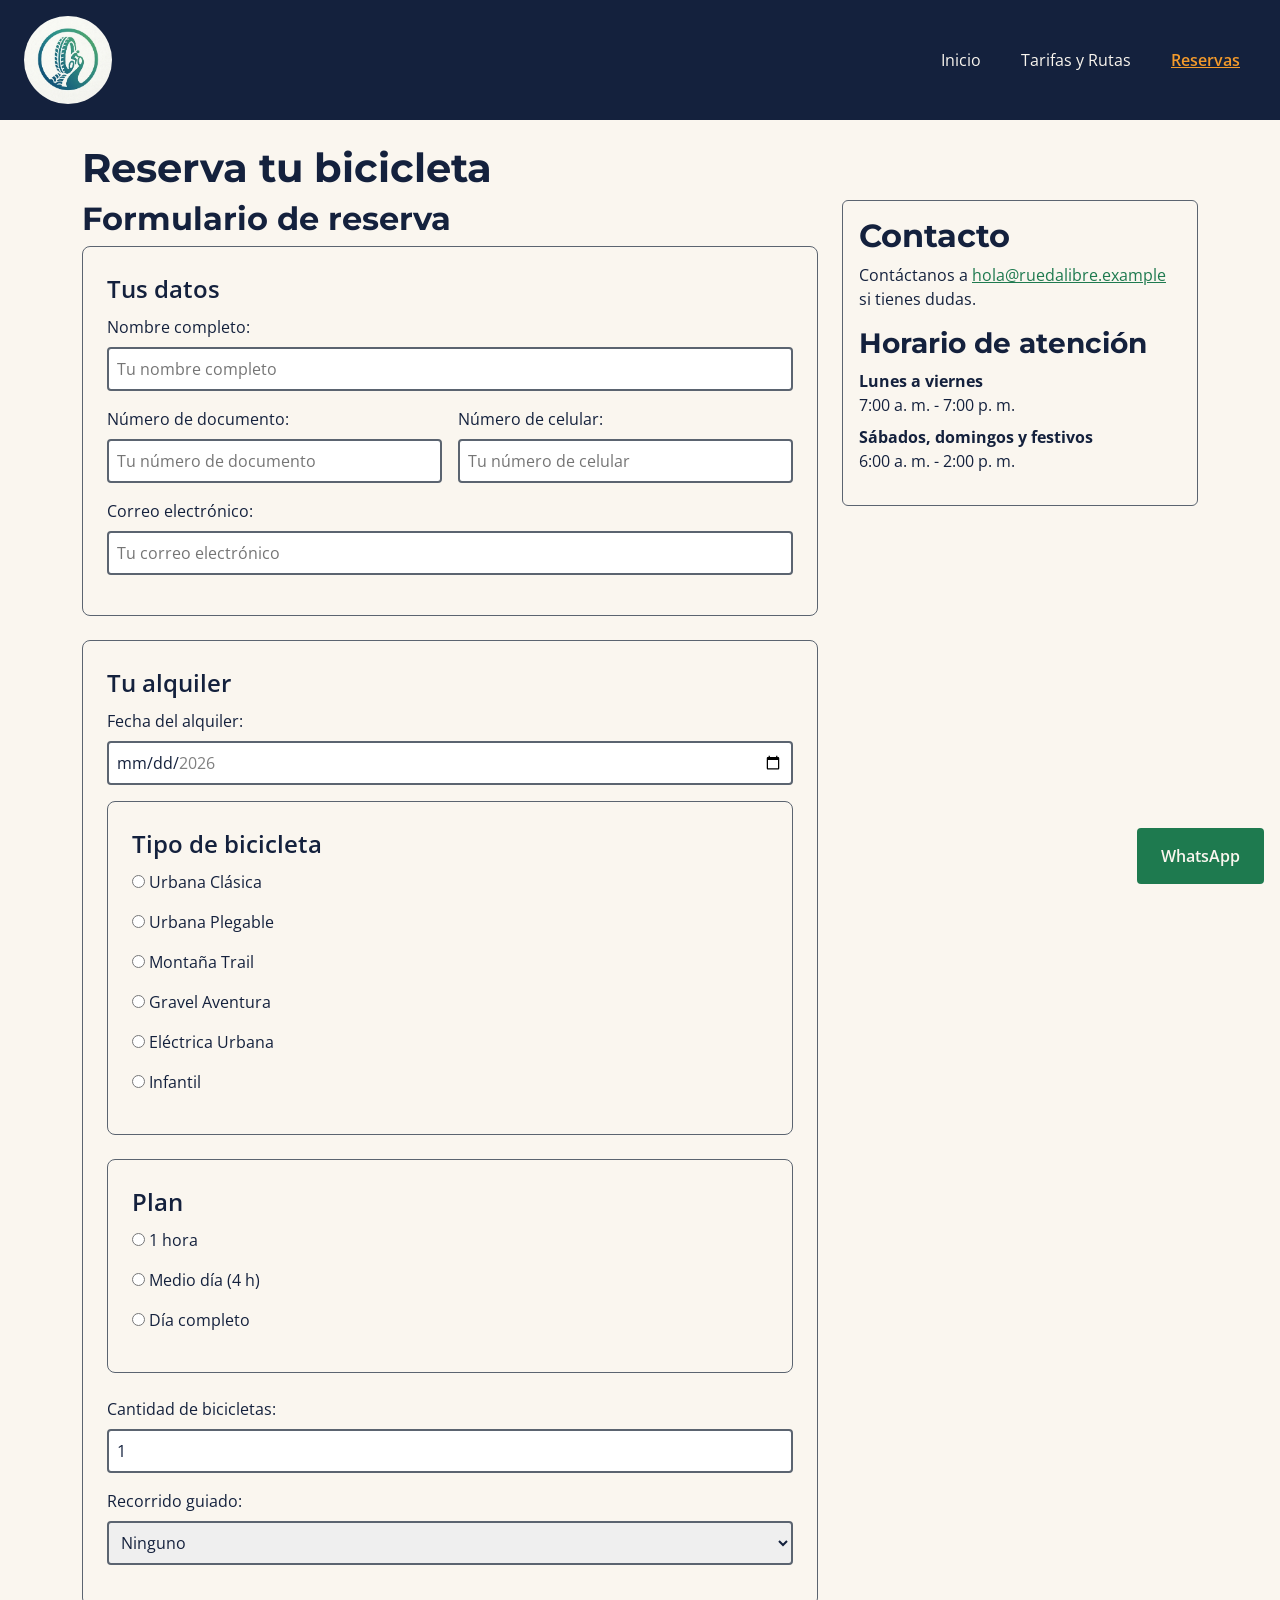
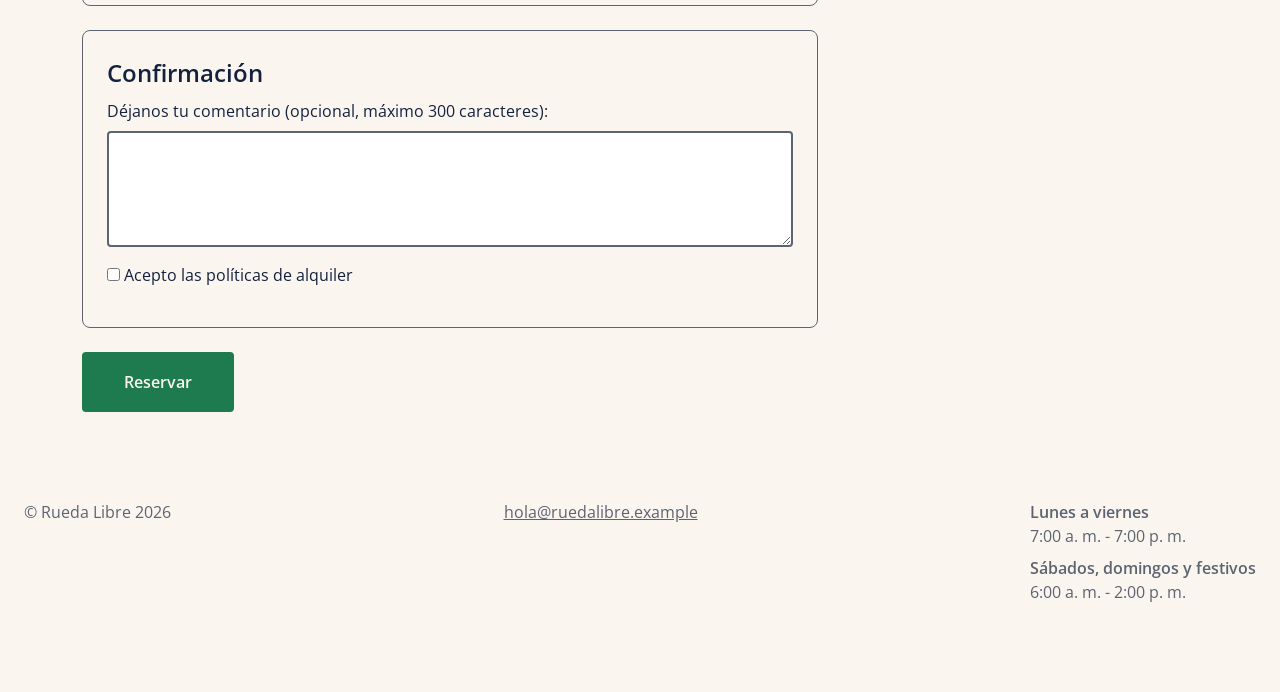
==== commit 1fc1a1b2: "feat: rueda libre 2.0" ====
--- a/paginas/reservas.html
+++ b/paginas/reservas.html
@@ -8,11 +8,12 @@
     <link rel="preconnect" href="https://fonts.googleapis.com">
     <link rel="preconnect" href="https://fonts.gstatic.com" crossorigin>
     <link href="https://fonts.googleapis.com/css2?family=Montserrat:wght@700&family=Open+Sans:wght@400;600&display=swap" rel="stylesheet">
+    <link href="https://cdn.jsdelivr.net/npm/bootstrap@5.3.8/dist/css/bootstrap.min.css" rel="stylesheet" integrity="sha384-sRIl4kxILFvY47J16cr9ZwB07vP4J8+LH7qKQnuqkuIAvNWLzeN8tE5YBujZqJLB" crossorigin="anonymous">
     <link rel="stylesheet" href="../css/styles.css">
 </head>
 <body>
-    <header>
-        <img src="../img/logo.jpg" alt="Logo de Rueda Libre" width="300">
+    <header class="d-flex flex-column flex-md-row flex-md-wrap justify-content-md-between align-items-center gap-3 p-3 px-md-4 text-center text-md-start">
+        <img class="logo" src="../img/logo.jpg" alt="Logo de Rueda Libre" width="88" height="88">
         <nav>
             <ul id="menu">
                 <li><a href="../index.html">Inicio</a></li>
@@ -21,148 +22,152 @@
             </ul>
         </nav>
     </header>
-    <main>
+    <main class="container py-4">
         <h1>Reserva tu bicicleta</h1>
-        <div class="reservas-layout">
-            <section>
-                <h2>Formulario de reserva</h2>
-                <form action="#" method="post">
-                    <fieldset>
-                        <legend>Tus datos</legend>
+        <div class="row g-4">
+            <div class="col-12 col-md-8">
+                <section>
+                    <h2>Formulario de reserva</h2>
+                    <form action="#" method="post">
+                        <fieldset>
+                            <legend>Tus datos</legend>
 
-                        <p>
-                            <label for="nombre">Nombre completo:</label>
-                            <input type="text" id="nombre" name="nombre" placeholder="Tu nombre completo" required
-                                minlength="3"
-                                title="Escribe tu nombre completo (mínimo 3 caracteres)">
-                        </p>
-
-                        <div class="fila-campos">
                             <p>
-                                <label for="num-documento">Número de documento:</label>
-                                <input type="text" id="num-documento" name="num-documento" placeholder="Tu número de documento" required
-                                    pattern="[0-9]{6,10}"
-                                    title="Solo números, entre 6 y 10 dígitos. Ejemplo: 1037123456">
+                                <label for="nombre">Nombre completo:</label>
+                                <input type="text" id="nombre" name="nombre" placeholder="Tu nombre completo" required
+                                    minlength="3"
+                                    title="Escribe tu nombre completo (mínimo 3 caracteres)">
                             </p>
 
+                            <div class="row gx-3">
+                                <p class="col-12 col-sm-6">
+                                    <label for="num-documento">Número de documento:</label>
+                                    <input type="text" id="num-documento" name="num-documento" placeholder="Tu número de documento" required
+                                        pattern="[0-9]{6,10}"
+                                        title="Solo números, entre 6 y 10 dígitos. Ejemplo: 1037123456">
+                                </p>
+
+                                <p class="col-12 col-sm-6">
+                                    <label for="telefono">Número de celular:</label>
+                                    <input type="tel" id="telefono" name="telefono" placeholder="Tu número de celular" required
+                                        pattern="3[0-9]{9}"
+                                        title="10 dígitos y debe empezar por 3. Ejemplo: 3001234567">
+                                </p>
+                            </div>
+
                             <p>
-                                <label for="telefono">Número de celular:</label>
-                                <input type="tel" id="telefono" name="telefono" placeholder="Tu número de celular" required
-                                    pattern="3[0-9]{9}"
-                                    title="10 dígitos y debe empezar por 3. Ejemplo: 3001234567">
-                            </p>
-                        </div>
-
-                        <p>
-                            <label for="email">Correo electrónico:</label>
-                            <input type="email" id="email" name="email" placeholder="Tu correo electrónico" required
-                                title="Escribe un correo válido. Ejemplo: nombre@correo.com">
-                        </p>
-                    </fieldset>
-
-                    <fieldset>
-                        <legend>Tu alquiler</legend>
-
-                        <p>
-                            <label for="fecha">Fecha del alquiler:</label>
-                            <input type="date" id="fecha" name="fecha" required
-                                min="2026-11-01" max="2026-12-31"
-                                title="Elige una fecha entre el 1 de noviembre y el 31 de diciembre de 2026">
-                        </p>
-
-                        <fieldset>
-                            <legend>Tipo de bicicleta</legend>
-                            <p>
-                                <input type="radio" id="tipo-urbana-clasica" name="tipo-bicicleta" value="urbana-clasica" required>
-                                <label for="tipo-urbana-clasica">Urbana Clásica</label>
-                            </p>
-                            <p>
-                                <input type="radio" id="tipo-urbana-plegable" name="tipo-bicicleta" value="urbana-plegable">
-                                <label for="tipo-urbana-plegable">Urbana Plegable</label>
-                            </p>
-                            <p>
-                                <input type="radio" id="tipo-montana-trail" name="tipo-bicicleta" value="montana-trail">
-                                <label for="tipo-montana-trail">Montaña Trail</label>
-                            </p>
-                            <p>
-                                <input type="radio" id="tipo-gravel-aventura" name="tipo-bicicleta" value="gravel-aventura">
-                                <label for="tipo-gravel-aventura">Gravel Aventura</label>
-                            </p>
-                            <p>
-                                <input type="radio" id="tipo-electrica-urbana" name="tipo-bicicleta" value="electrica-urbana">
-                                <label for="tipo-electrica-urbana">Eléctrica Urbana</label>
-                            </p>
-                            <p>
-                                <input type="radio" id="tipo-infantil" name="tipo-bicicleta" value="infantil">
-                                <label for="tipo-infantil">Infantil</label>
+                                <label for="email">Correo electrónico:</label>
+                                <input type="email" id="email" name="email" placeholder="Tu correo electrónico" required
+                                    title="Escribe un correo válido. Ejemplo: nombre@correo.com">
                             </p>
                         </fieldset>
 
                         <fieldset>
-                            <legend>Plan</legend>
+                            <legend>Tu alquiler</legend>
+
                             <p>
-                                <input type="radio" id="plan-hora" name="plan" value="1-hora" required>
-                                <label for="plan-hora">1 hora</label>
+                                <label for="fecha">Fecha del alquiler:</label>
+                                <input type="date" id="fecha" name="fecha" required
+                                    min="2026-11-01" max="2026-12-31"
+                                    title="Elige una fecha entre el 1 de noviembre y el 31 de diciembre de 2026">
                             </p>
+
+                            <fieldset>
+                                <legend>Tipo de bicicleta</legend>
+                                <p>
+                                    <input type="radio" id="tipo-urbana-clasica" name="tipo-bicicleta" value="urbana-clasica" required>
+                                    <label for="tipo-urbana-clasica">Urbana Clásica</label>
+                                </p>
+                                <p>
+                                    <input type="radio" id="tipo-urbana-plegable" name="tipo-bicicleta" value="urbana-plegable">
+                                    <label for="tipo-urbana-plegable">Urbana Plegable</label>
+                                </p>
+                                <p>
+                                    <input type="radio" id="tipo-montana-trail" name="tipo-bicicleta" value="montana-trail">
+                                    <label for="tipo-montana-trail">Montaña Trail</label>
+                                </p>
+                                <p>
+                                    <input type="radio" id="tipo-gravel-aventura" name="tipo-bicicleta" value="gravel-aventura">
+                                    <label for="tipo-gravel-aventura">Gravel Aventura</label>
+                                </p>
+                                <p>
+                                    <input type="radio" id="tipo-electrica-urbana" name="tipo-bicicleta" value="electrica-urbana">
+                                    <label for="tipo-electrica-urbana">Eléctrica Urbana</label>
+                                </p>
+                                <p>
+                                    <input type="radio" id="tipo-infantil" name="tipo-bicicleta" value="infantil">
+                                    <label for="tipo-infantil">Infantil</label>
+                                </p>
+                            </fieldset>
+
+                            <fieldset>
+                                <legend>Plan</legend>
+                                <p>
+                                    <input type="radio" id="plan-hora" name="plan" value="1-hora" required>
+                                    <label for="plan-hora">1 hora</label>
+                                </p>
+                                <p>
+                                    <input type="radio" id="plan-medio-dia" name="plan" value="medio-dia">
+                                    <label for="plan-medio-dia">Medio día (4 h)</label>
+                                </p>
+                                <p>
+                                    <input type="radio" id="plan-dia" name="plan" value="dia-completo">
+                                    <label for="plan-dia">Día completo</label>
+                                </p>
+                            </fieldset>
+
                             <p>
-                                <input type="radio" id="plan-medio-dia" name="plan" value="medio-dia">
-                                <label for="plan-medio-dia">Medio día (4 h)</label>
+                                <label for="cantidad">Cantidad de bicicletas:</label>
+                                <input type="number" id="cantidad" name="cantidad" min="1" max="6" value="1" required
+                                    title="Puedes reservar entre 1 y 6 bicicletas">
                             </p>
+
                             <p>
-                                <input type="radio" id="plan-dia" name="plan" value="dia-completo">
-                                <label for="plan-dia">Día completo</label>
+                                <label for="recorrido">Recorrido guiado:</label>
+                                <select id="recorrido" name="recorrido">
+                                    <option value="ninguno">Ninguno</option>
+                                    <option value="rio-parques">Río y Parques</option>
+                                    <option value="sabores-barrio">Sabores de Barrio</option>
+                                    <option value="reto-las-palmas">Reto Las Palmas</option>
+                                </select>
                             </p>
                         </fieldset>
 
-                        <p>
-                            <label for="cantidad">Cantidad de bicicletas:</label>
-                            <input type="number" id="cantidad" name="cantidad" min="1" max="6" value="1" required
-                                title="Puedes reservar entre 1 y 6 bicicletas">
-                        </p>
+                        <fieldset>
+                            <legend>Confirmación</legend>
 
-                        <p>
-                            <label for="recorrido">Recorrido guiado:</label>
-                            <select id="recorrido" name="recorrido">
-                                <option value="ninguno">Ninguno</option>
-                                <option value="rio-parques">Río y Parques</option>
-                                <option value="sabores-barrio">Sabores de Barrio</option>
-                                <option value="reto-las-palmas">Reto Las Palmas</option>
-                            </select>
-                        </p>
-                    </fieldset>
+                            <p>
+                                <label for="comentarios">Déjanos tu comentario (opcional, máximo 300 caracteres):</label>
+                                <textarea id="comentarios" name="comentarios" rows="4" cols="50" maxlength="300"></textarea>
+                            </p>
 
-                    <fieldset>
-                        <legend>Confirmación</legend>
+                            <p>
+                                <input type="checkbox" id="terminos" name="terminos" required>
+                                <label for="terminos">Acepto las políticas de alquiler</label>
+                            </p>
+                        </fieldset>
 
-                        <p>
-                            <label for="comentarios">Déjanos tu comentario (opcional, máximo 300 caracteres):</label>
-                            <textarea id="comentarios" name="comentarios" rows="4" cols="50" maxlength="300"></textarea>
-                        </p>
+                        <button type="submit" name="reservar">Reservar</button>
+                    </form>
+                </section>
+            </div>
+            <div class="col-12 col-md-4">
+                <aside class="border rounded p-3">
+                    <h2>Contacto</h2>
+                    <p>Contáctanos a <a href="mailto:hola@ruedalibre.example">hola@ruedalibre.example</a> si tienes dudas.</p>
+                    <h3>Horario de atención</h3>
+                    <dl>
+                        <dt>Lunes a viernes</dt>
+                        <dd>7:00 a. m. - 7:00 p. m.</dd>
 
-                        <p>
-                            <input type="checkbox" id="terminos" name="terminos" required>
-                            <label for="terminos">Acepto las políticas de alquiler</label>
-                        </p>
-                    </fieldset>
-
-                    <button type="submit" name="reservar">Reservar</button>
-                </form>
-            </section>
-            <aside>
-                <h2>Contacto</h2>
-                <p>Contáctanos a <a href="mailto:hola@ruedalibre.example">hola@ruedalibre.example</a> si tienes dudas.</p>
-                <h3>Horario de atención</h3>
-                <dl>
-                    <dt>Lunes a viernes</dt>
-                    <dd>7:00 a. m. - 7:00 p. m.</dd>
-
-                    <dt>Sábados, domingos y festivos</dt>
-                    <dd>6:00 a. m. - 2:00 p. m.</dd>
-                </dl>
-            </aside>
+                        <dt>Sábados, domingos y festivos</dt>
+                        <dd>6:00 a. m. - 2:00 p. m.</dd>
+                    </dl>
+                </aside>
+            </div>
         </div>
     </main>
-    <footer>
+    <footer class="d-flex flex-column flex-md-row flex-md-wrap justify-content-md-between align-items-start gap-4 px-4 pt-4">
         <p>&copy; Rueda Libre 2026</p>
         <address>
             <a href="mailto:hola@ruedalibre.example">hola@ruedalibre.example</a>
@@ -176,5 +181,6 @@
         </dl>
     </footer>
     <a class="enlace-whatsapp" href="https://wa.me/573000000000" target="_blank" rel="noopener noreferrer">WhatsApp</a>
+    <script src="https://cdn.jsdelivr.net/npm/bootstrap@5.3.8/dist/js/bootstrap.bundle.min.js" integrity="sha384-FKyoEForCGlyvwx9Hj09JcYn3nv7wiPVlz7YYwJrWVcXK/BmnVDxM+D2scQbITxI" crossorigin="anonymous"></script>
 </body>
 </html>
--- a/css/styles.css
+++ b/css/styles.css
@@ -12,6 +12,17 @@
     --espacio-md: 1.5rem;
     --espacio-lg: 2.5rem;
     --espacio-xl: 5rem;
+    --bs-body-color: var(--color-azul-noche);
+    --bs-body-bg: var(--color-crema);
+    --bs-heading-color: var(--color-azul-noche);
+    --bs-border-color: var(--color-gris-asfalto);
+    --bs-body-font-family: var(--fuente-texto);
+    --bs-link-color-rgb: 30, 122, 79;
+    --bs-link-hover-color-rgb: 20, 33, 61;
+    --bs-success-rgb: 30, 122, 79;
+    --bs-warning-rgb: 243, 154, 43;
+    --bs-dark-rgb: 20, 33, 61;
+    --bs-light-rgb: 250, 246, 239;
 }
 
 /* 2. BASE */
@@ -43,12 +54,6 @@
     height: auto;
 }
 
-main {
-    max-width: 60rem;
-    margin: 0 auto;
-    padding: var(--espacio-md);
-}
-
 section {
     margin-bottom: var(--espacio-lg);
 }
@@ -76,20 +81,21 @@
 
 /* 3. NAVEGACIÓN */
 header {
-    display: flex;
-    flex-direction: row;
-    justify-content: space-between;
-    align-items: center;
-    flex-wrap: wrap;
-    gap: var(--espacio-sm);
     background-color: var(--color-azul-noche);
     color: var(--color-crema);
-    padding: var(--espacio-sm) var(--espacio-md);
+}
+
+.logo {
+    width: 5.5rem;
+    height: 5.5rem;
+    object-fit: cover;
+    border-radius: 50%;
 }
 
 #menu {
     display: flex;
     flex-wrap: wrap;
+    justify-content: center;
     gap: var(--espacio-xs);
     list-style: none;
     margin: 0;
@@ -98,7 +104,7 @@
 
 #menu a {
     display: block;
-    padding: var(--espacio-xs) var(--espacio-sm);
+    padding: var(--espacio-xs);
     color: var(--color-crema);
     text-decoration: none;
 }
@@ -120,16 +126,21 @@
     outline-offset: 0.125rem;
 }
 
+@media (min-width: 768px) {
+    #menu a {
+        padding: var(--espacio-xs) var(--espacio-sm);
+    }
+}
+
 /* 4. COMPONENTES */
 .portada {
     display: block;
     width: 100%;
     min-height: 50vh;
     object-fit: cover;
-    margin-bottom: var(--espacio-lg);
-}
-
-article {
+}
+
+section > article {
     position: relative;
     width: 100%;
     padding: var(--espacio-md);
@@ -138,13 +149,17 @@
     border-radius: 0.5rem;
 }
 
-article h3 {
+section > article h3 {
     margin-top: 0;
 }
 
-article img {
+section > article img {
     display: block;
     width: 100%;
+    max-width: 24rem;
+    aspect-ratio: 4 / 3;
+    object-fit: cover;
+    margin-bottom: var(--espacio-sm);
 }
 
 .etiqueta-nuevo {
@@ -162,17 +177,20 @@
     width: 100%;
     border-collapse: collapse;
     margin-bottom: var(--espacio-md);
+    font-size: 0.8rem;
 }
 
 caption {
-    padding: var(--espacio-sm);
+    caption-side: top;
+    padding: var(--espacio-xs);
+    color: var(--color-azul-noche);
     font-weight: 600;
     text-align: left;
 }
 
 th,
 td {
-    padding: var(--espacio-sm);
+    padding: 0.25rem;
     border: 1px solid var(--color-gris-asfalto);
     text-align: left;
 }
@@ -218,112 +236,8 @@
     outline-offset: 0.2rem;
 }
 
-.flota-grid {
-    display: grid;
-    grid-template-columns: repeat(auto-fit, minmax(17rem, 1fr));
-    gap: var(--espacio-md);
-    align-items: stretch;
-}
-
-.flota-grid article {
-    display: flex;
-    flex-direction: column;
-    justify-content: space-between;
-    margin-bottom: 0;
-}
-
-.flota-grid img {
-    aspect-ratio: 4 / 3;
-    object-fit: cover;
-    margin-bottom: var(--espacio-sm);
-}
-
-.flota-grid .btn-cta {
-    margin-top: var(--espacio-sm);
-    text-align: center;
-}
-
-.hero {
-    display: grid;
-    grid-template-columns: 1fr 1fr;
-    gap: var(--espacio-lg);
-}
-
-.hero-texto {
-    display: flex;
-    flex-direction: column;
-    justify-content: center;
-    gap: var(--espacio-md);
-}
-
-.hero-texto h2,
-.hero-texto p {
-    margin: 0;
-}
-
-.hero .portada {
-    margin-bottom: 0;
-}
-
-.rutas-grid {
-    display: grid;
-    grid-template-columns: repeat(3, 1fr);
-    gap: var(--espacio-md);
-}
-
-.rutas-grid article {
-    margin-bottom: 0;
-}
-
-.rutas-grid img {
-    aspect-ratio: 4 / 3;
-    object-fit: cover;
-    margin-bottom: var(--espacio-sm);
-}
-
-.reservas-layout {
-    display: grid;
-    grid-template-columns: 2fr 1fr;
-    gap: var(--espacio-lg);
-    align-items: start;
-}
-
-.reservas-layout aside {
-    padding: var(--espacio-md);
-    border: 1px solid var(--color-gris-asfalto);
-    border-radius: 0.5rem;
-}
-
-.reservas-layout aside h2 {
-    margin-top: 0;
-}
-
-.reservas-layout aside dl,
-.reservas-layout aside dd {
-    margin: 0;
-}
-
-.reservas-layout aside dt {
-    font-weight: 600;
-}
-
-@media (max-width: 48rem) {
-    .hero,
-    .rutas-grid,
-    .reservas-layout {
-        grid-template-columns: 1fr;
-    }
-}
-
 footer {
-    display: flex;
-    flex-direction: row;
-    justify-content: space-between;
-    align-items: flex-start;
-    flex-wrap: wrap;
-    gap: var(--espacio-md);
     color: var(--color-gris-asfalto);
-    padding: var(--espacio-md);
     padding-bottom: var(--espacio-xl);
 }
 
@@ -349,32 +263,36 @@
     color: var(--color-gris-asfalto);
 }
 
+@media (min-width: 768px) {
+    table {
+        font-size: 1rem;
+    }
+
+    caption {
+        padding: var(--espacio-sm);
+    }
+
+    th,
+    td {
+        padding: var(--espacio-sm);
+    }
+}
+
 /* 5. FORMULARIO */
 fieldset {
     min-width: 0;
     margin: 0 0 var(--espacio-md);
-    padding: var(--espacio-md);
+    padding: var(--espacio-sm);
     border: 1px solid var(--color-gris-asfalto);
     border-radius: 0.5rem;
 }
 
 legend {
-    padding: 0 var(--espacio-xs);
     font-weight: 600;
 }
 
 fieldset p {
     margin: 0 0 var(--espacio-sm);
-}
-
-.fila-campos {
-    display: flex;
-    flex-wrap: wrap;
-    gap: 0 var(--espacio-md);
-}
-
-.fila-campos p {
-    flex: 1 1 12rem;
 }
 
 input,
@@ -423,3 +341,9 @@
     outline: 3px solid var(--color-naranja-pedal);
     outline-offset: 0.2rem;
 }
+
+@media (min-width: 768px) {
+    fieldset {
+        padding: var(--espacio-md);
+    }
+}
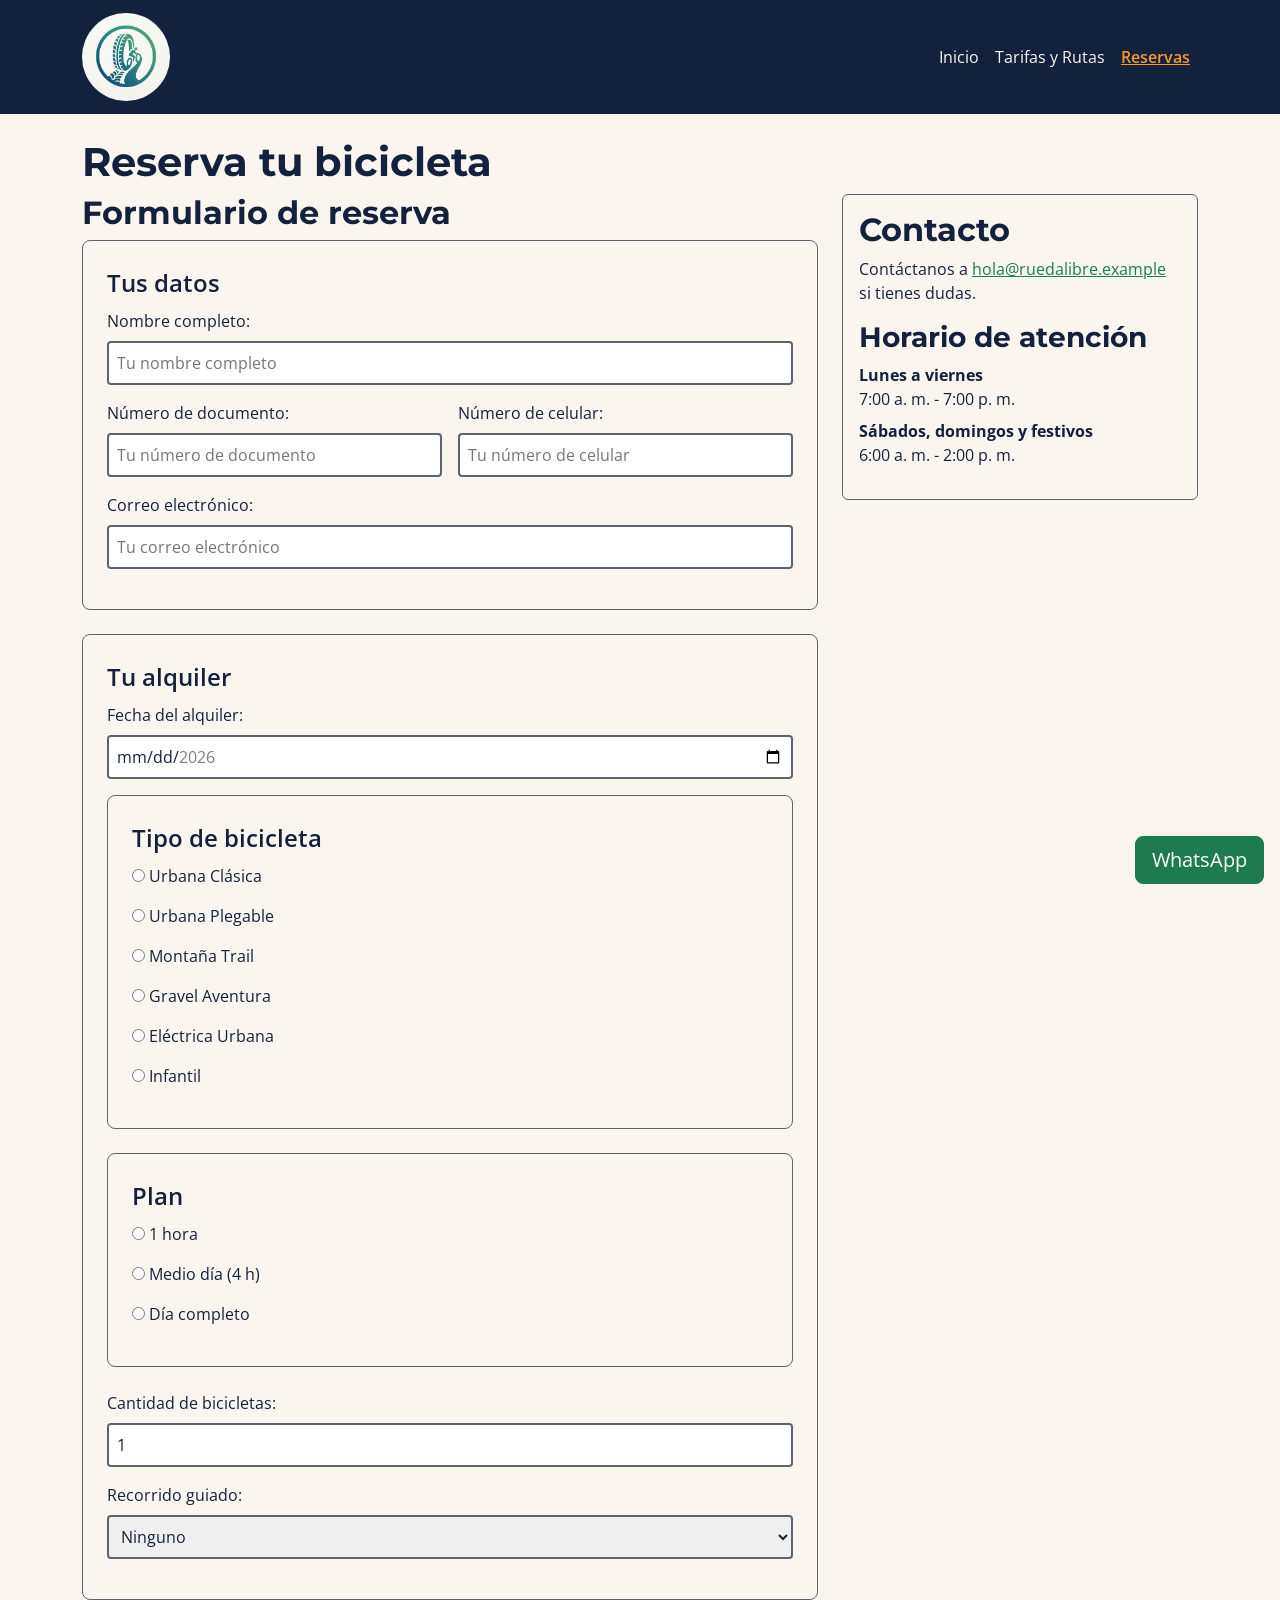
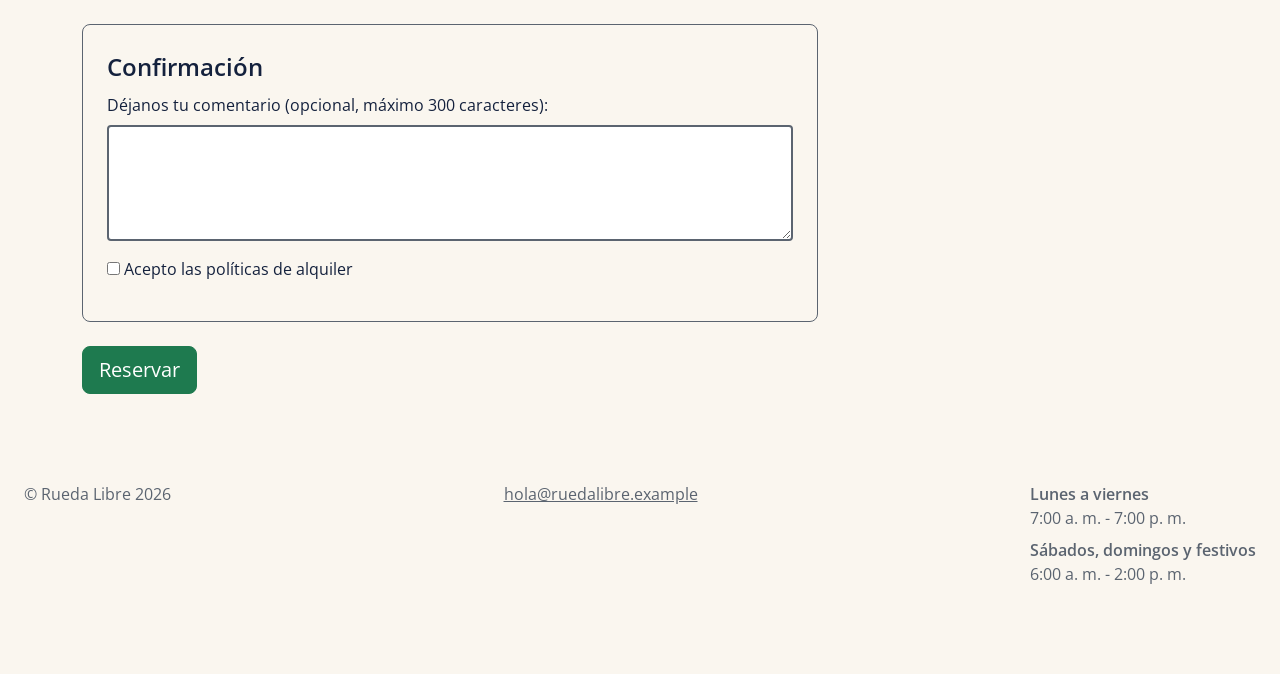
==== commit b3538bb3: "feat: menu y botones para cel" ====
--- a/paginas/reservas.html
+++ b/paginas/reservas.html
@@ -12,14 +12,21 @@
     <link rel="stylesheet" href="../css/styles.css">
 </head>
 <body>
-    <header class="d-flex flex-column flex-md-row flex-md-wrap justify-content-md-between align-items-center gap-3 p-3 px-md-4 text-center text-md-start">
-        <img class="logo" src="../img/logo.jpg" alt="Logo de Rueda Libre" width="88" height="88">
-        <nav>
-            <ul id="menu">
-                <li><a href="../index.html">Inicio</a></li>
-                <li><a href="tarifas.html">Tarifas y Rutas</a></li>
-                <li><a class="activo" href="reservas.html">Reservas</a></li>
-            </ul>
+    <header>
+        <nav class="navbar navbar-expand-lg bg-dark" data-bs-theme="dark">
+            <div class="container">
+                <a class="navbar-brand" href="../index.html"><img class="logo" src="../img/logo.jpg" alt="Logo de Rueda Libre" width="88" height="88"></a>
+                <button class="navbar-toggler" type="button" data-bs-toggle="collapse" data-bs-target="#menu-principal" aria-controls="menu-principal" aria-expanded="false" aria-label="Abrir o cerrar el menú">
+                    <span class="navbar-toggler-icon"></span>
+                </button>
+                <div class="collapse navbar-collapse" id="menu-principal">
+                    <ul class="navbar-nav ms-auto">
+                        <li class="nav-item"><a class="nav-link" href="../index.html">Inicio</a></li>
+                        <li class="nav-item"><a class="nav-link" href="tarifas.html">Tarifas y Rutas</a></li>
+                        <li class="nav-item"><a class="nav-link active" aria-current="page" href="reservas.html">Reservas</a></li>
+                    </ul>
+                </div>
+            </div>
         </nav>
     </header>
     <main class="container py-4">
@@ -147,7 +154,7 @@
                             </p>
                         </fieldset>
 
-                        <button type="submit" name="reservar">Reservar</button>
+                        <button class="btn btn-success btn-lg" type="submit" name="reservar">Reservar</button>
                     </form>
                 </section>
             </div>
@@ -180,7 +187,7 @@
             <dd>6:00 a. m. - 2:00 p. m.</dd>
         </dl>
     </footer>
-    <a class="enlace-whatsapp" href="https://wa.me/573000000000" target="_blank" rel="noopener noreferrer">WhatsApp</a>
+    <a class="btn btn-success btn-lg position-fixed bottom-0 end-0 m-3 z-3" href="https://wa.me/573000000000" target="_blank" rel="noopener noreferrer">WhatsApp</a>
     <script src="https://cdn.jsdelivr.net/npm/bootstrap@5.3.8/dist/js/bootstrap.bundle.min.js" integrity="sha384-FKyoEForCGlyvwx9Hj09JcYn3nv7wiPVlz7YYwJrWVcXK/BmnVDxM+D2scQbITxI" crossorigin="anonymous"></script>
 </body>
 </html>
--- a/css/styles.css
+++ b/css/styles.css
@@ -71,7 +71,7 @@
     color: var(--color-azul-noche);
 }
 
-a:focus,
+a:focus-visible,
 input:focus,
 select:focus,
 textarea:focus {
@@ -80,11 +80,6 @@
 }
 
 /* 3. NAVEGACIÓN */
-header {
-    background-color: var(--color-azul-noche);
-    color: var(--color-crema);
-}
-
 .logo {
     width: 5.5rem;
     height: 5.5rem;
@@ -92,44 +87,17 @@
     border-radius: 50%;
 }
 
-#menu {
-    display: flex;
-    flex-wrap: wrap;
-    justify-content: center;
-    gap: var(--espacio-xs);
-    list-style: none;
-    margin: 0;
-    padding: 0;
-}
-
-#menu a {
-    display: block;
-    padding: var(--espacio-xs);
-    color: var(--color-crema);
-    text-decoration: none;
-}
-
-#menu a.activo {
-    color: var(--color-naranja-pedal);
+.navbar[data-bs-theme="dark"] {
+    --bs-navbar-color: var(--color-crema);
+    --bs-navbar-hover-color: var(--color-naranja-pedal);
+    --bs-navbar-active-color: var(--color-naranja-pedal);
+    --bs-navbar-brand-color: var(--color-crema);
+    --bs-navbar-brand-hover-color: var(--color-naranja-pedal);
+}
+
+.navbar .nav-link.active {
     font-weight: 600;
     text-decoration: underline;
-}
-
-#menu a:hover,
-#menu a:focus {
-    background-color: var(--color-naranja-pedal);
-    color: var(--color-azul-noche);
-}
-
-#menu a:focus {
-    outline: 3px solid var(--color-crema);
-    outline-offset: 0.125rem;
-}
-
-@media (min-width: 768px) {
-    #menu a {
-        padding: var(--espacio-xs) var(--espacio-sm);
-    }
 }
 
 /* 4. COMPONENTES */
@@ -200,40 +168,38 @@
     color: var(--color-crema);
 }
 
-.btn-cta,
-.enlace-whatsapp {
-    background-color: var(--color-verde-ruta);
-    color: var(--color-crema);
-    font-weight: 600;
-    text-decoration: none;
-    border-radius: 0.25rem;
-}
-
-.btn-cta {
-    display: inline-block;
-    padding: var(--espacio-xs) var(--espacio-md);
-}
-
-.enlace-whatsapp {
-    position: fixed;
-    right: var(--espacio-sm);
-    bottom: var(--espacio-sm);
-    z-index: 10;
-    padding: var(--espacio-sm) var(--espacio-md);
-}
-
-.btn-cta:hover,
-.btn-cta:focus,
-.enlace-whatsapp:hover,
-.enlace-whatsapp:focus {
-    background-color: var(--color-naranja-pedal);
-    color: var(--color-azul-noche);
-}
-
-.btn-cta:focus,
-.enlace-whatsapp:focus {
-    outline: 3px solid var(--color-azul-noche);
-    outline-offset: 0.2rem;
+.btn-success {
+    --bs-btn-bg: var(--color-verde-ruta);
+    --bs-btn-border-color: var(--color-verde-ruta);
+    --bs-btn-hover-color: var(--color-azul-noche);
+    --bs-btn-hover-bg: var(--color-naranja-pedal);
+    --bs-btn-hover-border-color: var(--color-naranja-pedal);
+    --bs-btn-active-color: var(--color-azul-noche);
+    --bs-btn-active-bg: var(--color-naranja-pedal);
+    --bs-btn-active-border-color: var(--color-naranja-pedal);
+}
+
+.btn-outline-success {
+    --bs-btn-color: var(--color-verde-ruta);
+    --bs-btn-border-color: var(--color-verde-ruta);
+    --bs-btn-hover-color: var(--color-azul-noche);
+    --bs-btn-hover-bg: var(--color-naranja-pedal);
+    --bs-btn-hover-border-color: var(--color-naranja-pedal);
+    --bs-btn-active-color: var(--color-azul-noche);
+    --bs-btn-active-bg: var(--color-naranja-pedal);
+    --bs-btn-active-border-color: var(--color-naranja-pedal);
+}
+
+.btn-warning {
+    --bs-btn-color: var(--color-azul-noche);
+    --bs-btn-bg: var(--color-naranja-pedal);
+    --bs-btn-border-color: var(--color-naranja-pedal);
+    --bs-btn-hover-color: var(--color-azul-noche);
+    --bs-btn-hover-bg: var(--color-crema);
+    --bs-btn-hover-border-color: var(--color-crema);
+    --bs-btn-active-color: var(--color-azul-noche);
+    --bs-btn-active-bg: var(--color-crema);
+    --bs-btn-active-border-color: var(--color-crema);
 }
 
 footer {
@@ -319,29 +285,6 @@
     border-color: var(--color-verde-ruta);
 }
 
-button {
-    background-color: var(--color-verde-ruta);
-    color: var(--color-crema);
-    font-family: var(--fuente-texto);
-    font-weight: 600;
-    padding: var(--espacio-sm) var(--espacio-lg);
-    border: 2px solid var(--color-verde-ruta);
-    border-radius: 0.25rem;
-    cursor: pointer;
-}
-
-button:hover,
-button:focus {
-    background-color: var(--color-azul-noche);
-    border-color: var(--color-azul-noche);
-    color: var(--color-crema);
-}
-
-button:focus {
-    outline: 3px solid var(--color-naranja-pedal);
-    outline-offset: 0.2rem;
-}
-
 @media (min-width: 768px) {
     fieldset {
         padding: var(--espacio-md);
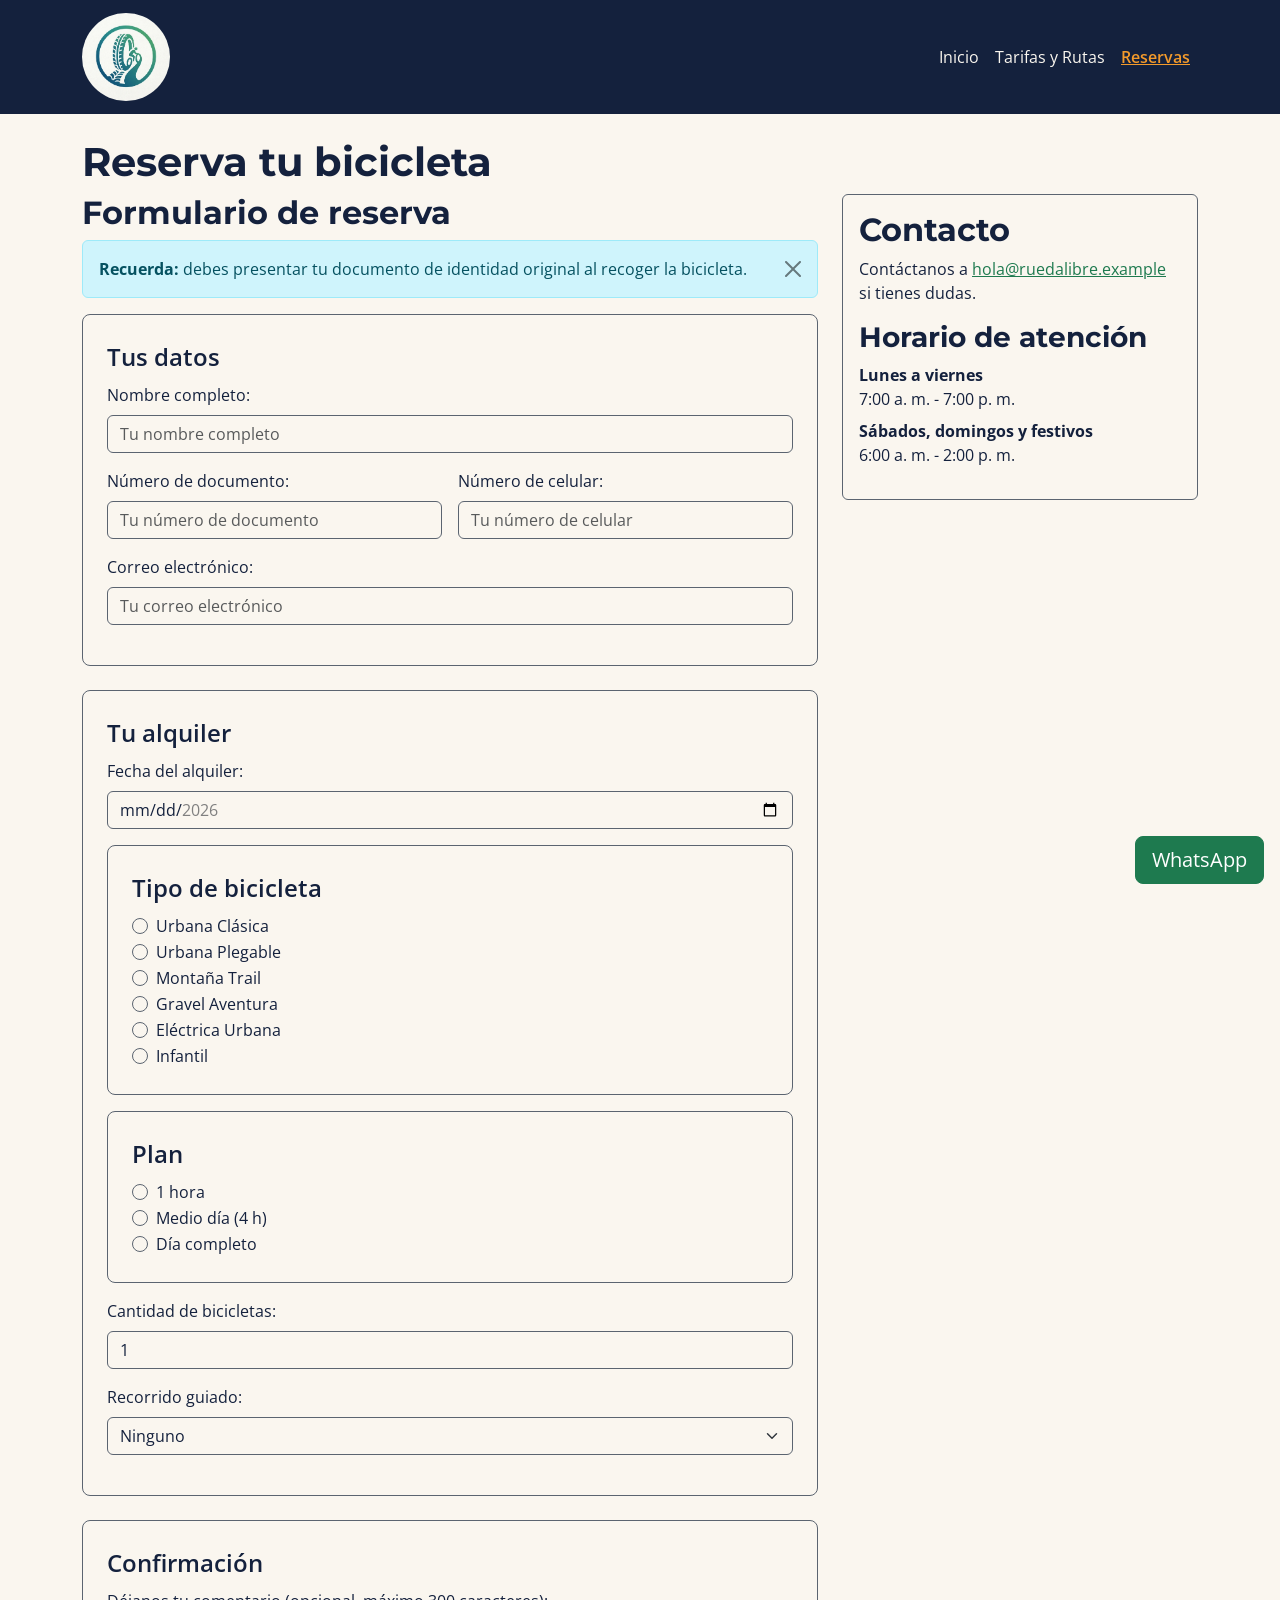
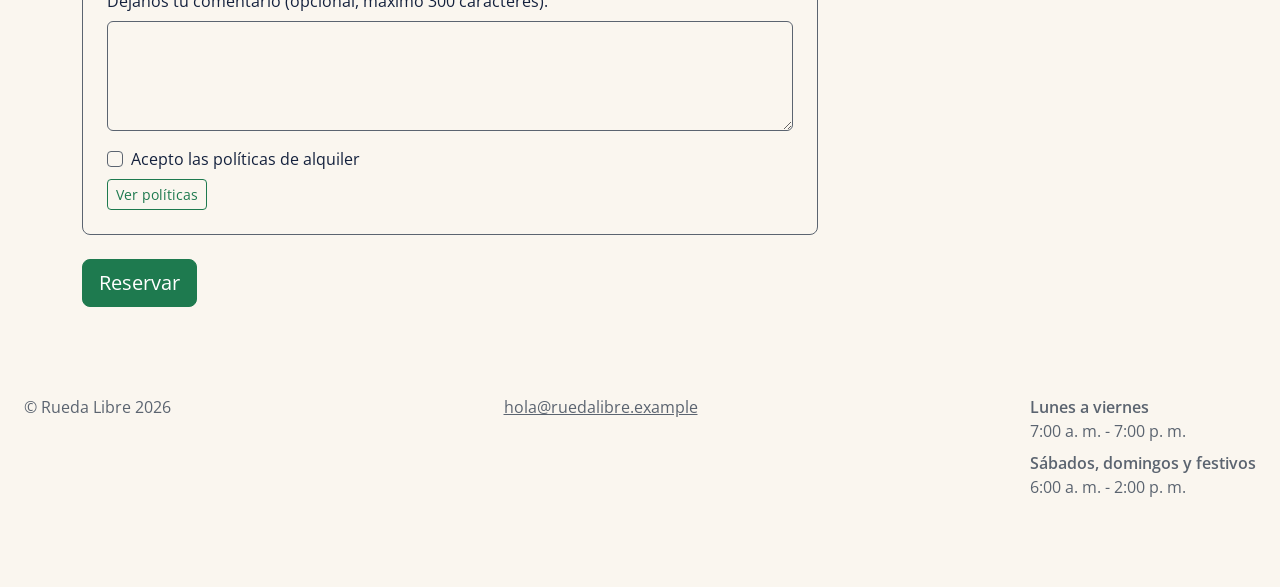
==== commit 08eba850: "feat: Validaciones y alertas en formulario" ====
--- a/paginas/reservas.html
+++ b/paginas/reservas.html
@@ -35,123 +35,126 @@
             <div class="col-12 col-md-8">
                 <section>
                     <h2>Formulario de reserva</h2>
-                    <form action="#" method="post">
+                    <div class="alert alert-info alert-dismissible fade show" role="alert">
+                        <span class="fw-bold">Recuerda:</span> debes presentar tu documento de identidad original al recoger la bicicleta.
+                        <button type="button" class="btn-close" data-bs-dismiss="alert" aria-label="Cerrar aviso"></button>
+                    </div>
+                    <form action="#" method="post" class="needs-validation" novalidate>
                         <fieldset>
                             <legend>Tus datos</legend>
 
-                            <p>
-                                <label for="nombre">Nombre completo:</label>
-                                <input type="text" id="nombre" name="nombre" placeholder="Tu nombre completo" required
-                                    minlength="3"
-                                    title="Escribe tu nombre completo (mínimo 3 caracteres)">
-                            </p>
+                            <div class="mb-3">
+                                <label for="nombre" class="form-label">Nombre completo:</label>
+                                <input type="text" class="form-control" id="nombre" name="nombre" placeholder="Tu nombre completo" required minlength="3" title="Escribe tu nombre completo (mínimo 3 caracteres)">
+                                <div class="invalid-feedback">Escribe tu nombre completo (mínimo 3 caracteres).</div>
+                            </div>
 
                             <div class="row gx-3">
-                                <p class="col-12 col-sm-6">
-                                    <label for="num-documento">Número de documento:</label>
-                                    <input type="text" id="num-documento" name="num-documento" placeholder="Tu número de documento" required
-                                        pattern="[0-9]{6,10}"
-                                        title="Solo números, entre 6 y 10 dígitos. Ejemplo: 1037123456">
-                                </p>
-
-                                <p class="col-12 col-sm-6">
-                                    <label for="telefono">Número de celular:</label>
-                                    <input type="tel" id="telefono" name="telefono" placeholder="Tu número de celular" required
-                                        pattern="3[0-9]{9}"
-                                        title="10 dígitos y debe empezar por 3. Ejemplo: 3001234567">
-                                </p>
-                            </div>
-
-                            <p>
-                                <label for="email">Correo electrónico:</label>
-                                <input type="email" id="email" name="email" placeholder="Tu correo electrónico" required
-                                    title="Escribe un correo válido. Ejemplo: nombre@correo.com">
-                            </p>
+                                <div class="col-12 col-sm-6 mb-3">
+                                    <label for="num-documento" class="form-label">Número de documento:</label>
+                                    <input type="text" class="form-control" id="num-documento" name="num-documento" placeholder="Tu número de documento" required pattern="[0-9]{6,10}" title="Solo números, entre 6 y 10 dígitos. Ejemplo: 1037123456">
+                                    <div class="invalid-feedback">Escribe solo números, entre 6 y 10 dígitos. Ejemplo: 1037123456.</div>
+                                </div>
+                                <div class="col-12 col-sm-6 mb-3">
+                                    <label for="telefono" class="form-label">Número de celular:</label>
+                                    <input type="tel" class="form-control" id="telefono" name="telefono" placeholder="Tu número de celular" required pattern="3[0-9]{9}" title="10 dígitos y debe empezar por 3. Ejemplo: 3001234567">
+                                    <div class="invalid-feedback">Debe tener 10 dígitos y empezar por 3. Ejemplo: 3001234567.</div>
+                                </div>
+                            </div>
+
+                            <div class="mb-3">
+                                <label for="email" class="form-label">Correo electrónico:</label>
+                                <input type="email" class="form-control" id="email" name="email" placeholder="Tu correo electrónico" required title="Escribe un correo válido. Ejemplo: nombre@correo.com">
+                                <div class="invalid-feedback">Escribe un correo válido. Ejemplo: nombre@correo.com.</div>
+                            </div>
                         </fieldset>
 
                         <fieldset>
                             <legend>Tu alquiler</legend>
 
-                            <p>
-                                <label for="fecha">Fecha del alquiler:</label>
-                                <input type="date" id="fecha" name="fecha" required
-                                    min="2026-11-01" max="2026-12-31"
-                                    title="Elige una fecha entre el 1 de noviembre y el 31 de diciembre de 2026">
-                            </p>
-
-                            <fieldset>
+                            <div class="mb-3">
+                                <label for="fecha" class="form-label">Fecha del alquiler:</label>
+                                <input type="date" class="form-control" id="fecha" name="fecha" required min="2026-11-01" max="2026-12-31" title="Elige una fecha entre el 1 de noviembre y el 31 de diciembre de 2026">
+                                <div class="invalid-feedback">Elige una fecha entre el 1 de noviembre y el 31 de diciembre de 2026.</div>
+                            </div>
+
+                            <fieldset class="mb-3">
                                 <legend>Tipo de bicicleta</legend>
-                                <p>
-                                    <input type="radio" id="tipo-urbana-clasica" name="tipo-bicicleta" value="urbana-clasica" required>
-                                    <label for="tipo-urbana-clasica">Urbana Clásica</label>
-                                </p>
-                                <p>
-                                    <input type="radio" id="tipo-urbana-plegable" name="tipo-bicicleta" value="urbana-plegable">
-                                    <label for="tipo-urbana-plegable">Urbana Plegable</label>
-                                </p>
-                                <p>
-                                    <input type="radio" id="tipo-montana-trail" name="tipo-bicicleta" value="montana-trail">
-                                    <label for="tipo-montana-trail">Montaña Trail</label>
-                                </p>
-                                <p>
-                                    <input type="radio" id="tipo-gravel-aventura" name="tipo-bicicleta" value="gravel-aventura">
-                                    <label for="tipo-gravel-aventura">Gravel Aventura</label>
-                                </p>
-                                <p>
-                                    <input type="radio" id="tipo-electrica-urbana" name="tipo-bicicleta" value="electrica-urbana">
-                                    <label for="tipo-electrica-urbana">Eléctrica Urbana</label>
-                                </p>
-                                <p>
-                                    <input type="radio" id="tipo-infantil" name="tipo-bicicleta" value="infantil">
-                                    <label for="tipo-infantil">Infantil</label>
-                                </p>
+                                <div class="form-check">
+                                    <input class="form-check-input" type="radio" id="tipo-urbana-clasica" name="tipo-bicicleta" value="urbana-clasica" required>
+                                    <label class="form-check-label" for="tipo-urbana-clasica">Urbana Clásica</label>
+                                </div>
+                                <div class="form-check">
+                                    <input class="form-check-input" type="radio" id="tipo-urbana-plegable" name="tipo-bicicleta" value="urbana-plegable">
+                                    <label class="form-check-label" for="tipo-urbana-plegable">Urbana Plegable</label>
+                                </div>
+                                <div class="form-check">
+                                    <input class="form-check-input" type="radio" id="tipo-montana-trail" name="tipo-bicicleta" value="montana-trail">
+                                    <label class="form-check-label" for="tipo-montana-trail">Montaña Trail</label>
+                                </div>
+                                <div class="form-check">
+                                    <input class="form-check-input" type="radio" id="tipo-gravel-aventura" name="tipo-bicicleta" value="gravel-aventura">
+                                    <label class="form-check-label" for="tipo-gravel-aventura">Gravel Aventura</label>
+                                </div>
+                                <div class="form-check">
+                                    <input class="form-check-input" type="radio" id="tipo-electrica-urbana" name="tipo-bicicleta" value="electrica-urbana">
+                                    <label class="form-check-label" for="tipo-electrica-urbana">Eléctrica Urbana</label>
+                                </div>
+                                <div class="form-check">
+                                    <input class="form-check-input" type="radio" id="tipo-infantil" name="tipo-bicicleta" value="infantil">
+                                    <label class="form-check-label" for="tipo-infantil">Infantil</label>
+                                    <div class="invalid-feedback">Elige el tipo de bicicleta que quieres alquilar.</div>
+                                </div>
                             </fieldset>
 
-                            <fieldset>
+                            <fieldset class="mb-3">
                                 <legend>Plan</legend>
-                                <p>
-                                    <input type="radio" id="plan-hora" name="plan" value="1-hora" required>
-                                    <label for="plan-hora">1 hora</label>
-                                </p>
-                                <p>
-                                    <input type="radio" id="plan-medio-dia" name="plan" value="medio-dia">
-                                    <label for="plan-medio-dia">Medio día (4 h)</label>
-                                </p>
-                                <p>
-                                    <input type="radio" id="plan-dia" name="plan" value="dia-completo">
-                                    <label for="plan-dia">Día completo</label>
-                                </p>
+                                <div class="form-check">
+                                    <input class="form-check-input" type="radio" id="plan-hora" name="plan" value="1-hora" required>
+                                    <label class="form-check-label" for="plan-hora">1 hora</label>
+                                </div>
+                                <div class="form-check">
+                                    <input class="form-check-input" type="radio" id="plan-medio-dia" name="plan" value="medio-dia">
+                                    <label class="form-check-label" for="plan-medio-dia">Medio día (4 h)</label>
+                                </div>
+                                <div class="form-check">
+                                    <input class="form-check-input" type="radio" id="plan-dia" name="plan" value="dia-completo">
+                                    <label class="form-check-label" for="plan-dia">Día completo</label>
+                                    <div class="invalid-feedback">Elige un plan de alquiler.</div>
+                                </div>
                             </fieldset>
 
-                            <p>
-                                <label for="cantidad">Cantidad de bicicletas:</label>
-                                <input type="number" id="cantidad" name="cantidad" min="1" max="6" value="1" required
-                                    title="Puedes reservar entre 1 y 6 bicicletas">
-                            </p>
-
-                            <p>
-                                <label for="recorrido">Recorrido guiado:</label>
-                                <select id="recorrido" name="recorrido">
-                                    <option value="ninguno">Ninguno</option>
-                                    <option value="rio-parques">Río y Parques</option>
-                                    <option value="sabores-barrio">Sabores de Barrio</option>
-                                    <option value="reto-las-palmas">Reto Las Palmas</option>
+                            <div class="mb-3">
+                                <label for="cantidad" class="form-label">Cantidad de bicicletas:</label>
+                                <input type="number" class="form-control" id="cantidad" name="cantidad" min="1" max="6" value="1" required title="Puedes reservar entre 1 y 6 bicicletas">
+                                <div class="invalid-feedback">Puedes reservar entre 1 y 6 bicicletas.</div>
+                            </div>
+
+                            <div class="mb-3">
+                                <label for="recorrido" class="form-label">Recorrido guiado:</label>
+                                <select class="form-select" id="recorrido" name="recorrido">
+                                <option value="ninguno">Ninguno</option>
+                                <option value="rio-parques">Río y Parques</option>
+                                <option value="sabores-barrio">Sabores de Barrio</option>
+                                <option value="reto-las-palmas">Reto Las Palmas</option>
                                 </select>
-                            </p>
+                            </div>
                         </fieldset>
 
                         <fieldset>
                             <legend>Confirmación</legend>
 
-                            <p>
-                                <label for="comentarios">Déjanos tu comentario (opcional, máximo 300 caracteres):</label>
-                                <textarea id="comentarios" name="comentarios" rows="4" cols="50" maxlength="300"></textarea>
-                            </p>
-
-                            <p>
-                                <input type="checkbox" id="terminos" name="terminos" required>
-                                <label for="terminos">Acepto las políticas de alquiler</label>
-                            </p>
+                            <div class="mb-3">
+                                <label for="comentarios" class="form-label">Déjanos tu comentario (opcional, máximo 300 caracteres):</label>
+                                <textarea class="form-control" id="comentarios" name="comentarios" rows="4" maxlength="300"></textarea>
+                            </div>
+
+                            <div class="form-check mb-2">
+                                <input class="form-check-input" type="checkbox" id="terminos" name="terminos" required>
+                                <label class="form-check-label" for="terminos">Acepto las políticas de alquiler</label>
+                                <div class="invalid-feedback">Debes aceptar las políticas de alquiler para reservar.</div>
+                            </div>
+                            <button type="button" class="btn btn-outline-success btn-sm" data-bs-toggle="modal" data-bs-target="#modal-politicas">Ver políticas</button>
                         </fieldset>
 
                         <button class="btn btn-success btn-lg" type="submit" name="reservar">Reservar</button>
@@ -188,6 +191,44 @@
         </dl>
     </footer>
     <a class="btn btn-success btn-lg position-fixed bottom-0 end-0 m-3 z-3" href="https://wa.me/573000000000" target="_blank" rel="noopener noreferrer">WhatsApp</a>
+    <div class="modal fade" id="modal-politicas" tabindex="-1" aria-labelledby="titulo-politicas" aria-hidden="true">
+        <div class="modal-dialog modal-dialog-scrollable">
+            <div class="modal-content">
+                <div class="modal-header">
+                    <h2 class="modal-title fs-5" id="titulo-politicas">Políticas de alquiler</h2>
+                    <button type="button" class="btn-close" data-bs-dismiss="modal" aria-label="Cerrar"></button>
+                </div>
+                <div class="modal-body">
+                    <ol>
+                        <li>Presenta tu documento de identidad original al recoger la bicicleta.</li>
+                        <li>Devuelve la bicicleta en la hora acordada; el retraso se cobra como tiempo adicional.</li>
+                        <li>El casco es obligatorio durante todo el recorrido.</li>
+                        <li>Los daños por mal uso o la pérdida de la bicicleta corren por cuenta de quien la alquila.</li>
+                        <li>Puedes cancelar sin costo hasta 24 horas antes de la fecha reservada.</li>
+                    </ol>
+                </div>
+                <div class="modal-footer">
+                    <button type="button" class="btn btn-success" data-bs-dismiss="modal">Entendido</button>
+                </div>
+            </div>
+        </div>
+    </div>
+
     <script src="https://cdn.jsdelivr.net/npm/bootstrap@5.3.8/dist/js/bootstrap.bundle.min.js" integrity="sha384-FKyoEForCGlyvwx9Hj09JcYn3nv7wiPVlz7YYwJrWVcXK/BmnVDxM+D2scQbITxI" crossorigin="anonymous"></script>
+    <script>
+        (() => {
+            'use strict'
+            const forms = document.querySelectorAll('.needs-validation')
+            Array.from(forms).forEach(form => {
+                form.addEventListener('submit', event => {
+                    if (!form.checkValidity()) {
+                        event.preventDefault()
+                        event.stopPropagation()
+                    }
+                    form.classList.add('was-validated')
+                }, false)
+            })
+        })()
+    </script>
 </body>
 </html>
--- a/css/styles.css
+++ b/css/styles.css
@@ -202,6 +202,16 @@
     --bs-btn-active-border-color: var(--color-crema);
 }
 
+/* Controles del carrusel: Bootstrap les quita el contorno al enfocar
+   (outline: 0), así que se devuelve un indicador visible para quien
+   navega con teclado */
+.carousel-control-prev:focus-visible,
+.carousel-control-next:focus-visible {
+    outline: 3px solid var(--color-naranja-pedal);
+    outline-offset: -0.25rem;
+    background-color: rgba(var(--bs-dark-rgb), 0.5);
+}
+
 footer {
     color: var(--color-gris-asfalto);
     padding-bottom: var(--espacio-xl);
@@ -257,34 +267,6 @@
     font-weight: 600;
 }
 
-fieldset p {
-    margin: 0 0 var(--espacio-sm);
-}
-
-input,
-select,
-textarea {
-    font-family: var(--fuente-texto);
-    color: var(--color-azul-noche);
-    border: 2px solid var(--color-gris-asfalto);
-    border-radius: 0.25rem;
-    padding: var(--espacio-xs);
-}
-
-input:not([type="radio"]):not([type="checkbox"]),
-select,
-textarea {
-    display: block;
-    width: 100%;
-    margin-top: var(--espacio-xs);
-}
-
-input:focus,
-select:focus,
-textarea:focus {
-    border-color: var(--color-verde-ruta);
-}
-
 @media (min-width: 768px) {
     fieldset {
         padding: var(--espacio-md);
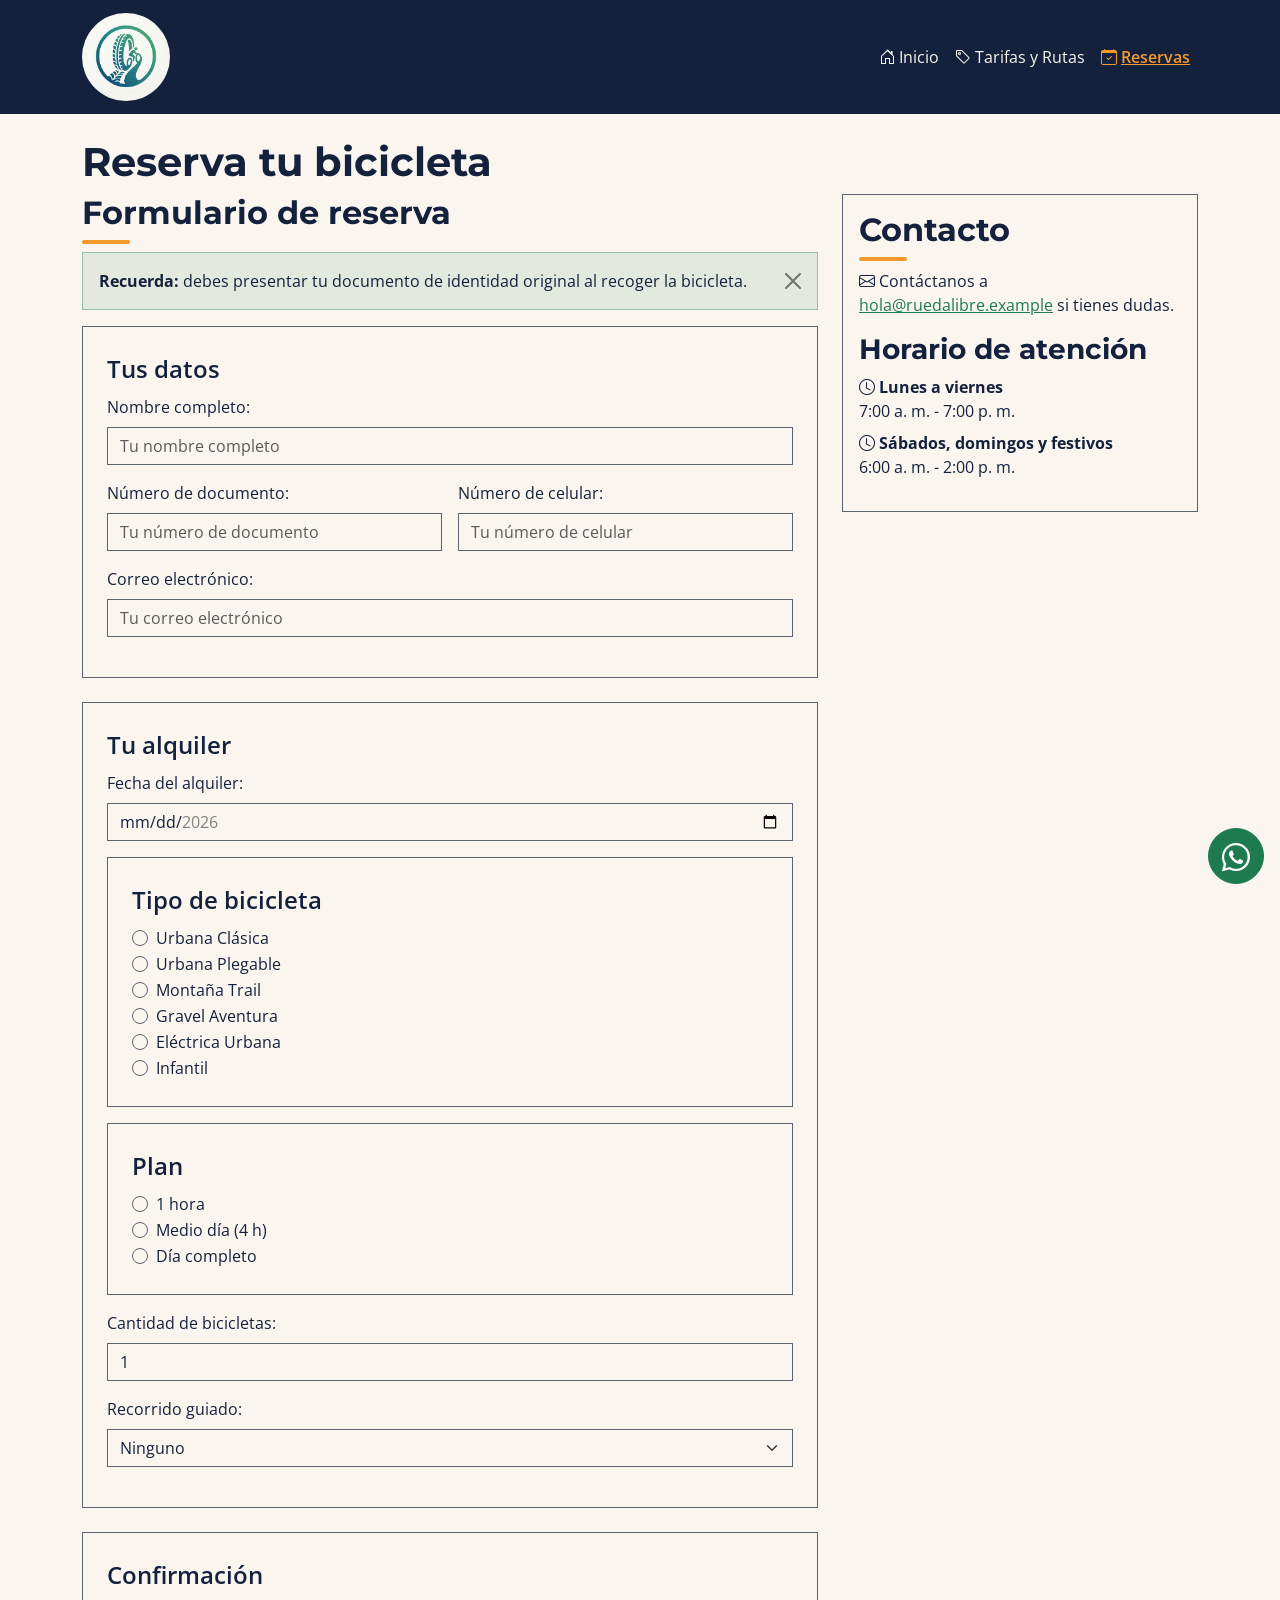
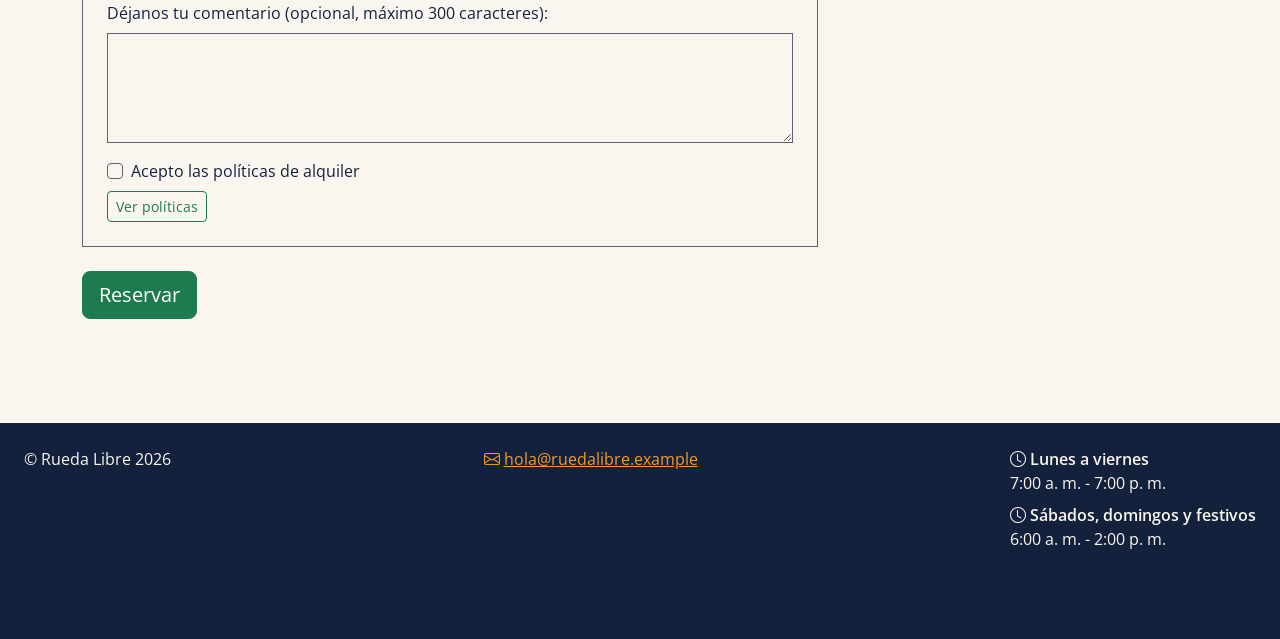
==== commit eddc4649: "feat: Rueda libre v2.0 completo" ====
--- a/paginas/reservas.html
+++ b/paginas/reservas.html
@@ -9,6 +9,7 @@
     <link rel="preconnect" href="https://fonts.gstatic.com" crossorigin>
     <link href="https://fonts.googleapis.com/css2?family=Montserrat:wght@700&family=Open+Sans:wght@400;600&display=swap" rel="stylesheet">
     <link href="https://cdn.jsdelivr.net/npm/bootstrap@5.3.8/dist/css/bootstrap.min.css" rel="stylesheet" integrity="sha384-sRIl4kxILFvY47J16cr9ZwB07vP4J8+LH7qKQnuqkuIAvNWLzeN8tE5YBujZqJLB" crossorigin="anonymous">
+    <link href="https://cdn.jsdelivr.net/npm/bootstrap-icons@1.11.3/font/bootstrap-icons.min.css" rel="stylesheet">
     <link rel="stylesheet" href="../css/styles.css">
 </head>
 <body>
@@ -21,9 +22,9 @@
                 </button>
                 <div class="collapse navbar-collapse" id="menu-principal">
                     <ul class="navbar-nav ms-auto">
-                        <li class="nav-item"><a class="nav-link" href="../index.html">Inicio</a></li>
-                        <li class="nav-item"><a class="nav-link" href="tarifas.html">Tarifas y Rutas</a></li>
-                        <li class="nav-item"><a class="nav-link active" aria-current="page" href="reservas.html">Reservas</a></li>
+                        <li class="nav-item"><a class="nav-link" href="../index.html"><i class="bi bi-house-door me-1" aria-hidden="true"></i>Inicio</a></li>
+                        <li class="nav-item"><a class="nav-link" href="tarifas.html"><i class="bi bi-tag me-1" aria-hidden="true"></i>Tarifas y Rutas</a></li>
+                        <li class="nav-item"><a class="nav-link active" aria-current="page" href="reservas.html"><i class="bi bi-calendar-check me-1" aria-hidden="true"></i>Reservas</a></li>
                     </ul>
                 </div>
             </div>
@@ -34,7 +35,7 @@
         <div class="row g-4">
             <div class="col-12 col-md-8">
                 <section>
-                    <h2>Formulario de reserva</h2>
+                    <h2 class="titulo-seccion">Formulario de reserva</h2>
                     <div class="alert alert-info alert-dismissible fade show" role="alert">
                         <span class="fw-bold">Recuerda:</span> debes presentar tu documento de identidad original al recoger la bicicleta.
                         <button type="button" class="btn-close" data-bs-dismiss="alert" aria-label="Cerrar aviso"></button>
@@ -154,43 +155,43 @@
                                 <label class="form-check-label" for="terminos">Acepto las políticas de alquiler</label>
                                 <div class="invalid-feedback">Debes aceptar las políticas de alquiler para reservar.</div>
                             </div>
-                            <button type="button" class="btn btn-outline-success btn-sm" data-bs-toggle="modal" data-bs-target="#modal-politicas">Ver políticas</button>
+                            <button type="button" class="btn btn-outline-primary btn-sm" data-bs-toggle="modal" data-bs-target="#modal-politicas">Ver políticas</button>
                         </fieldset>
 
-                        <button class="btn btn-success btn-lg" type="submit" name="reservar">Reservar</button>
+                        <button class="btn btn-primary btn-lg" type="submit" name="reservar">Reservar</button>
                     </form>
                 </section>
             </div>
             <div class="col-12 col-md-4">
                 <aside class="border rounded p-3">
-                    <h2>Contacto</h2>
-                    <p>Contáctanos a <a href="mailto:hola@ruedalibre.example">hola@ruedalibre.example</a> si tienes dudas.</p>
+                    <h2 class="titulo-seccion">Contacto</h2>
+                    <p><i class="bi bi-envelope me-1" aria-hidden="true"></i>Contáctanos a <a href="mailto:hola@ruedalibre.example">hola@ruedalibre.example</a> si tienes dudas.</p>
                     <h3>Horario de atención</h3>
                     <dl>
-                        <dt>Lunes a viernes</dt>
+                        <dt><i class="bi bi-clock me-1" aria-hidden="true"></i>Lunes a viernes</dt>
                         <dd>7:00 a. m. - 7:00 p. m.</dd>
 
-                        <dt>Sábados, domingos y festivos</dt>
+                        <dt><i class="bi bi-clock me-1" aria-hidden="true"></i>Sábados, domingos y festivos</dt>
                         <dd>6:00 a. m. - 2:00 p. m.</dd>
                     </dl>
                 </aside>
             </div>
         </div>
     </main>
-    <footer class="d-flex flex-column flex-md-row flex-md-wrap justify-content-md-between align-items-start gap-4 px-4 pt-4">
+    <footer class="pie-sitio d-flex flex-column flex-md-row flex-md-wrap justify-content-md-between align-items-start gap-4 px-4 pt-4">
         <p>&copy; Rueda Libre 2026</p>
         <address>
-            <a href="mailto:hola@ruedalibre.example">hola@ruedalibre.example</a>
+            <a href="mailto:hola@ruedalibre.example"><i class="bi bi-envelope me-1" aria-hidden="true"></i>hola@ruedalibre.example</a>
         </address>
         <dl>
-            <dt>Lunes a viernes</dt>
+            <dt><i class="bi bi-clock me-1" aria-hidden="true"></i>Lunes a viernes</dt>
             <dd>7:00 a. m. - 7:00 p. m.</dd>
 
-            <dt>Sábados, domingos y festivos</dt>
+            <dt><i class="bi bi-clock me-1" aria-hidden="true"></i>Sábados, domingos y festivos</dt>
             <dd>6:00 a. m. - 2:00 p. m.</dd>
         </dl>
     </footer>
-    <a class="btn btn-success btn-lg position-fixed bottom-0 end-0 m-3 z-3" href="https://wa.me/573000000000" target="_blank" rel="noopener noreferrer">WhatsApp</a>
+    <a class="btn btn-primary btn-whatsapp position-fixed bottom-0 end-0 m-3 z-3" href="https://wa.me/573000000000" target="_blank" rel="noopener noreferrer" aria-label="Escribir por WhatsApp (se abre en una pestaña nueva)"><i class="bi bi-whatsapp " aria-hidden="true"></i></a>
     <div class="modal fade" id="modal-politicas" tabindex="-1" aria-labelledby="titulo-politicas" aria-hidden="true">
         <div class="modal-dialog modal-dialog-scrollable">
             <div class="modal-content">
@@ -208,7 +209,7 @@
                     </ol>
                 </div>
                 <div class="modal-footer">
-                    <button type="button" class="btn btn-success" data-bs-dismiss="modal">Entendido</button>
+                    <button type="button" class="btn btn-primary" data-bs-dismiss="modal">Entendido</button>
                 </div>
             </div>
         </div>
--- a/css/styles.css
+++ b/css/styles.css
@@ -19,6 +19,12 @@
     --bs-body-font-family: var(--fuente-texto);
     --bs-link-color-rgb: 30, 122, 79;
     --bs-link-hover-color-rgb: 20, 33, 61;
+    --bs-primary: var(--color-verde-ruta);
+    --bs-primary-rgb: 30, 122, 79;
+    --bs-link-color: var(--color-verde-ruta);
+    --bs-link-hover-color: var(--color-azul-noche);
+    --bs-border-radius: var(--bs-border-radius);
+    --bs-focus-ring-color: rgba(30, 122, 79, 0.25);
     --bs-success-rgb: 30, 122, 79;
     --bs-warning-rgb: 243, 154, 43;
     --bs-dark-rgb: 20, 33, 61;
@@ -106,6 +112,7 @@
     width: 100%;
     min-height: 50vh;
     object-fit: cover;
+    border-radius: var(--bs-border-radius);
 }
 
 section > article {
@@ -114,7 +121,7 @@
     padding: var(--espacio-md);
     margin-bottom: var(--espacio-md);
     border: 1px solid var(--color-gris-asfalto);
-    border-radius: 0.5rem;
+    border-radius: var(--bs-border-radius);
 }
 
 section > article h3 {
@@ -168,38 +175,77 @@
     color: var(--color-crema);
 }
 
-.btn-success {
+/* Botón principal: Verde Ruta; al pasar o presionar, Naranja Pedal con texto oscuro */
+.btn-primary {
+    --bs-btn-color: #fff;
     --bs-btn-bg: var(--color-verde-ruta);
     --bs-btn-border-color: var(--color-verde-ruta);
     --bs-btn-hover-color: var(--color-azul-noche);
     --bs-btn-hover-bg: var(--color-naranja-pedal);
     --bs-btn-hover-border-color: var(--color-naranja-pedal);
+    --bs-btn-focus-shadow-rgb: 30, 122, 79;
     --bs-btn-active-color: var(--color-azul-noche);
     --bs-btn-active-bg: var(--color-naranja-pedal);
     --bs-btn-active-border-color: var(--color-naranja-pedal);
-}
-
-.btn-outline-success {
+    --bs-btn-disabled-color: #fff;
+    --bs-btn-disabled-bg: var(--color-verde-ruta);
+    --bs-btn-disabled-border-color: var(--color-verde-ruta);
+}
+
+.btn-outline-primary {
     --bs-btn-color: var(--color-verde-ruta);
     --bs-btn-border-color: var(--color-verde-ruta);
     --bs-btn-hover-color: var(--color-azul-noche);
     --bs-btn-hover-bg: var(--color-naranja-pedal);
     --bs-btn-hover-border-color: var(--color-naranja-pedal);
+    --bs-btn-focus-shadow-rgb: 30, 122, 79;
     --bs-btn-active-color: var(--color-azul-noche);
     --bs-btn-active-bg: var(--color-naranja-pedal);
     --bs-btn-active-border-color: var(--color-naranja-pedal);
-}
-
-.btn-warning {
+    --bs-btn-disabled-color: var(--color-verde-ruta);
+    --bs-btn-disabled-border-color: var(--color-verde-ruta);
+}
+
+/* Variante propia: Naranja Pedal con texto Azul Noche (el blanco no cumple el contraste) */
+.btn-pedal {
     --bs-btn-color: var(--color-azul-noche);
     --bs-btn-bg: var(--color-naranja-pedal);
     --bs-btn-border-color: var(--color-naranja-pedal);
     --bs-btn-hover-color: var(--color-azul-noche);
     --bs-btn-hover-bg: var(--color-crema);
     --bs-btn-hover-border-color: var(--color-crema);
+    --bs-btn-focus-shadow-rgb: 243, 154, 43;
     --bs-btn-active-color: var(--color-azul-noche);
     --bs-btn-active-bg: var(--color-crema);
     --bs-btn-active-border-color: var(--color-crema);
+    --bs-btn-disabled-color: var(--color-azul-noche);
+    --bs-btn-disabled-bg: var(--color-naranja-pedal);
+    --bs-btn-disabled-border-color: var(--color-naranja-pedal);
+}
+
+/* Botón flotante de WhatsApp: circular, solo ícono */
+.btn-whatsapp {
+    display: inline-flex;
+    align-items: center;
+    justify-content: center;
+    width: 3.5rem;
+    height: 3.5rem;
+    padding: 0;
+    border-radius: 50%;
+    font-size: 1.75rem;
+}
+
+/* Cierre de las alertas y modales: el anillo de foco azul de Bootstrap pasa a verde */
+.btn-close {
+    --bs-btn-close-focus-shadow: 0 0 0 0.25rem rgba(30, 122, 79, 0.25);
+}
+
+/* Alerta informativa en colores de marca */
+.alert-info {
+    --bs-alert-color: var(--color-azul-noche);
+    --bs-alert-bg: rgba(30, 122, 79, 0.1);
+    --bs-alert-border-color: rgba(30, 122, 79, 0.4);
+    --bs-alert-link-color: var(--color-azul-noche);
 }
 
 /* Controles del carrusel: Bootstrap les quita el contorno al enfocar
@@ -212,31 +258,62 @@
     background-color: rgba(var(--bs-dark-rgb), 0.5);
 }
 
-footer {
-    color: var(--color-gris-asfalto);
+/* Clases propias (complementan a Bootstrap sin cambiar sus clases) */
+.titulo-seccion::after {
+    content: "";
+    display: block;
+    width: 3rem;
+    height: 0.25rem;
+    margin-top: var(--espacio-xs);
+    border-radius: 0.125rem;
+    background-color: var(--color-naranja-pedal);
+}
+
+.titulo-seccion.text-center::after {
+    margin-inline: auto;
+}
+
+.icono-beneficio {
+    font-size: 2rem;
+    line-height: 1;
+    color: var(--color-verde-ruta);
+}
+
+.pie-sitio {
+    margin-top: var(--espacio-lg);
     padding-bottom: var(--espacio-xl);
-}
-
-footer p,
-footer address,
-footer dl {
+    background-color: var(--color-azul-noche);
+    color: var(--color-crema);
+}
+
+.pie-sitio p,
+.pie-sitio address,
+.pie-sitio dl {
     margin: 0;
 }
 
-footer address {
+.pie-sitio address {
     font-style: normal;
 }
 
-footer dd {
+.pie-sitio dd {
     margin-left: 0;
 }
 
-footer dt {
-    font-weight: 600;
-}
-
-footer a {
-    color: var(--color-gris-asfalto);
+.pie-sitio dt {
+    font-weight: 600;
+}
+
+.pie-sitio a {
+    color: var(--color-naranja-pedal);
+}
+
+.pie-sitio a:hover {
+    color: var(--color-crema);
+}
+
+.pie-sitio a:focus-visible {
+    outline-color: var(--color-naranja-pedal);
 }
 
 @media (min-width: 768px) {
@@ -260,11 +337,23 @@
     margin: 0 0 var(--espacio-md);
     padding: var(--espacio-sm);
     border: 1px solid var(--color-gris-asfalto);
-    border-radius: 0.5rem;
+    border-radius: var(--bs-border-radius);
 }
 
 legend {
     font-weight: 600;
+}
+
+.form-control:focus,
+.form-select:focus,
+.form-check-input:focus {
+    border-color: var(--color-verde-ruta);
+    box-shadow: 0 0 0 0.25rem rgba(30, 122, 79, 0.25);
+}
+
+.form-check-input:checked {
+    background-color: var(--color-verde-ruta);
+    border-color: var(--color-verde-ruta);
 }
 
 @media (min-width: 768px) {
